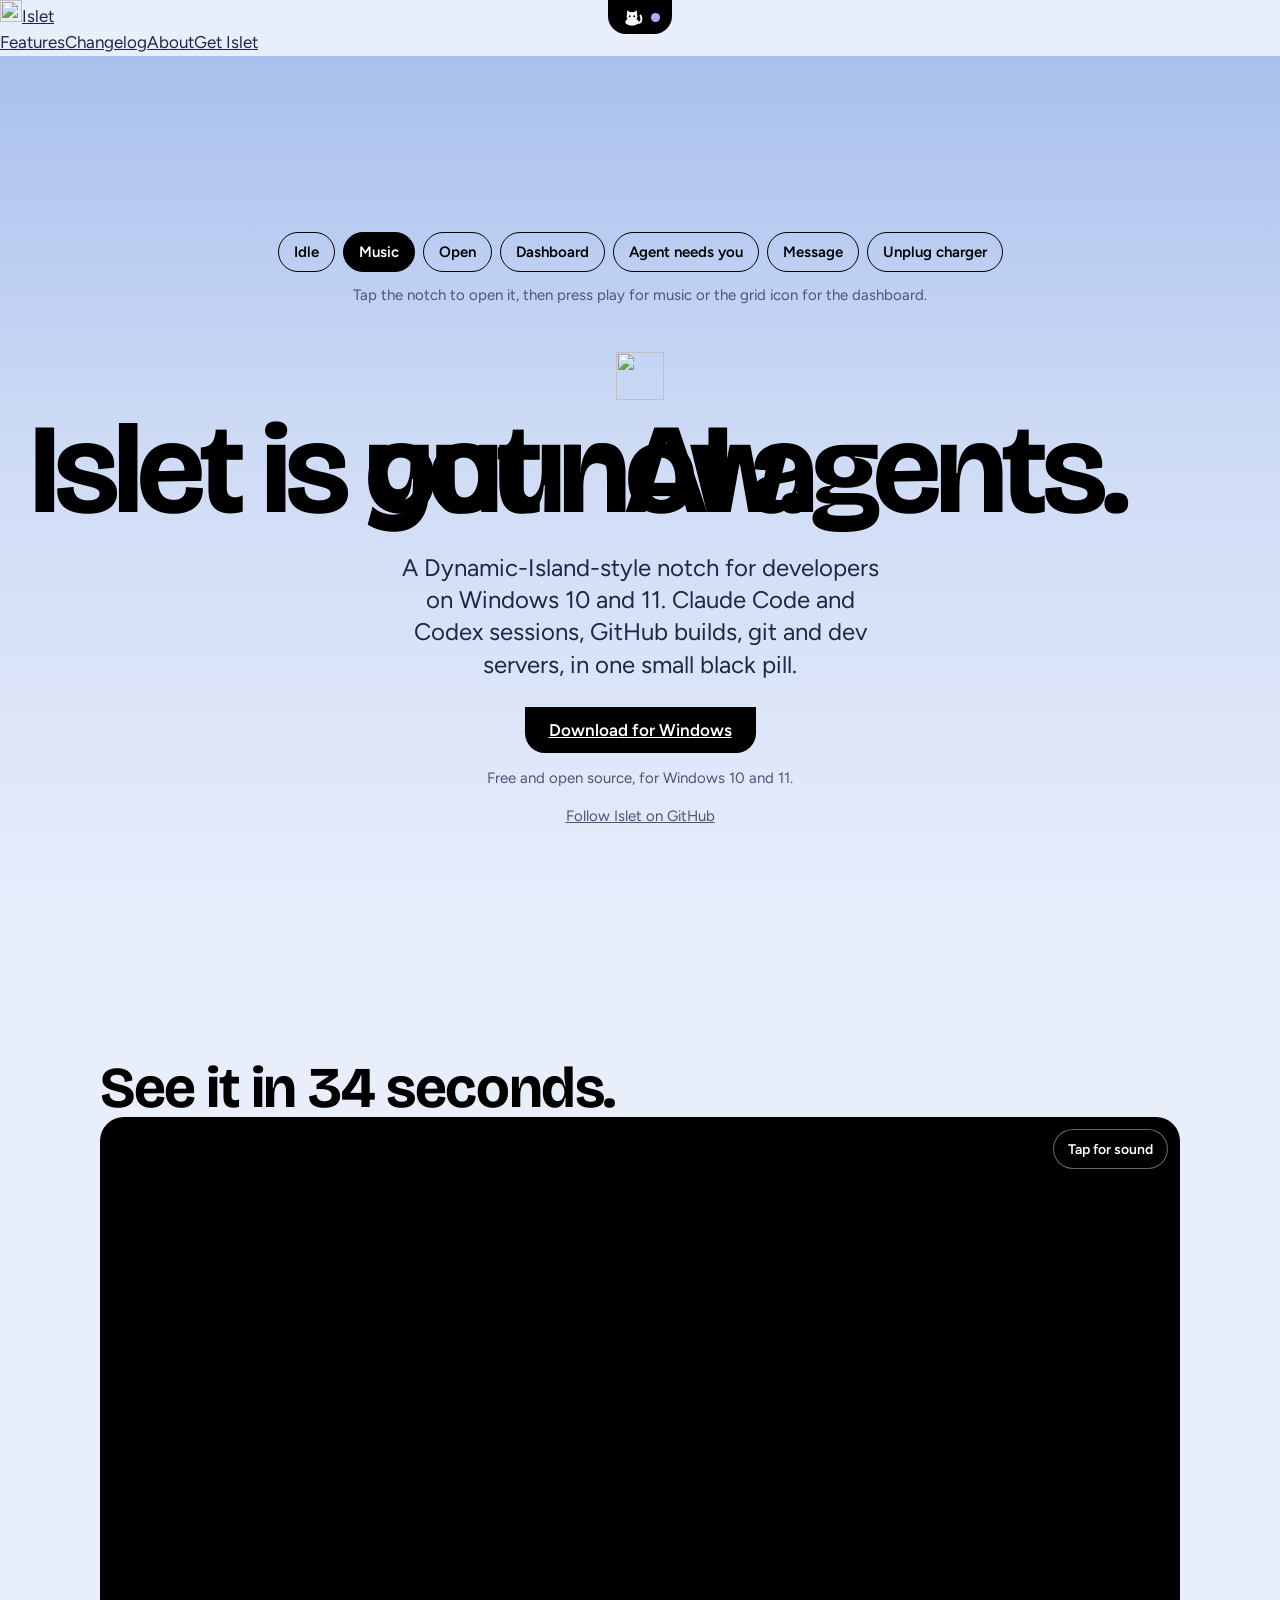
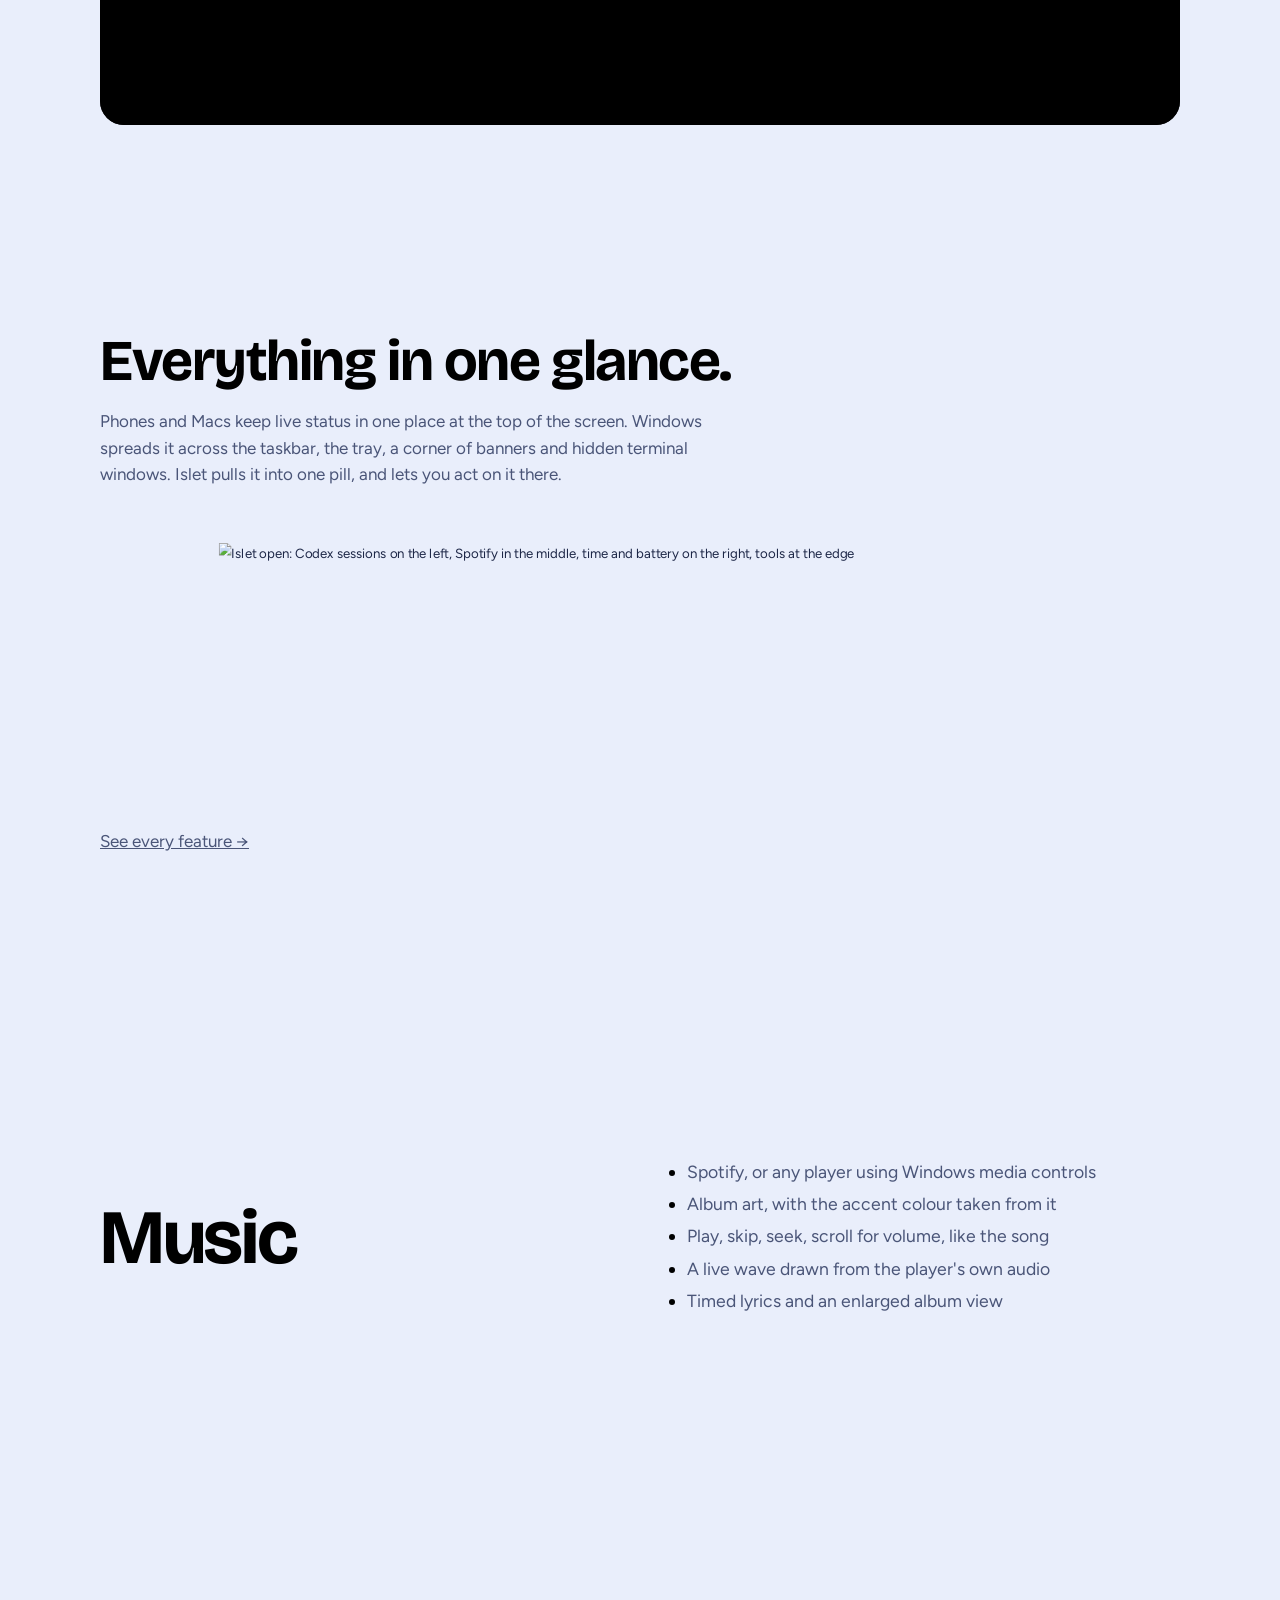
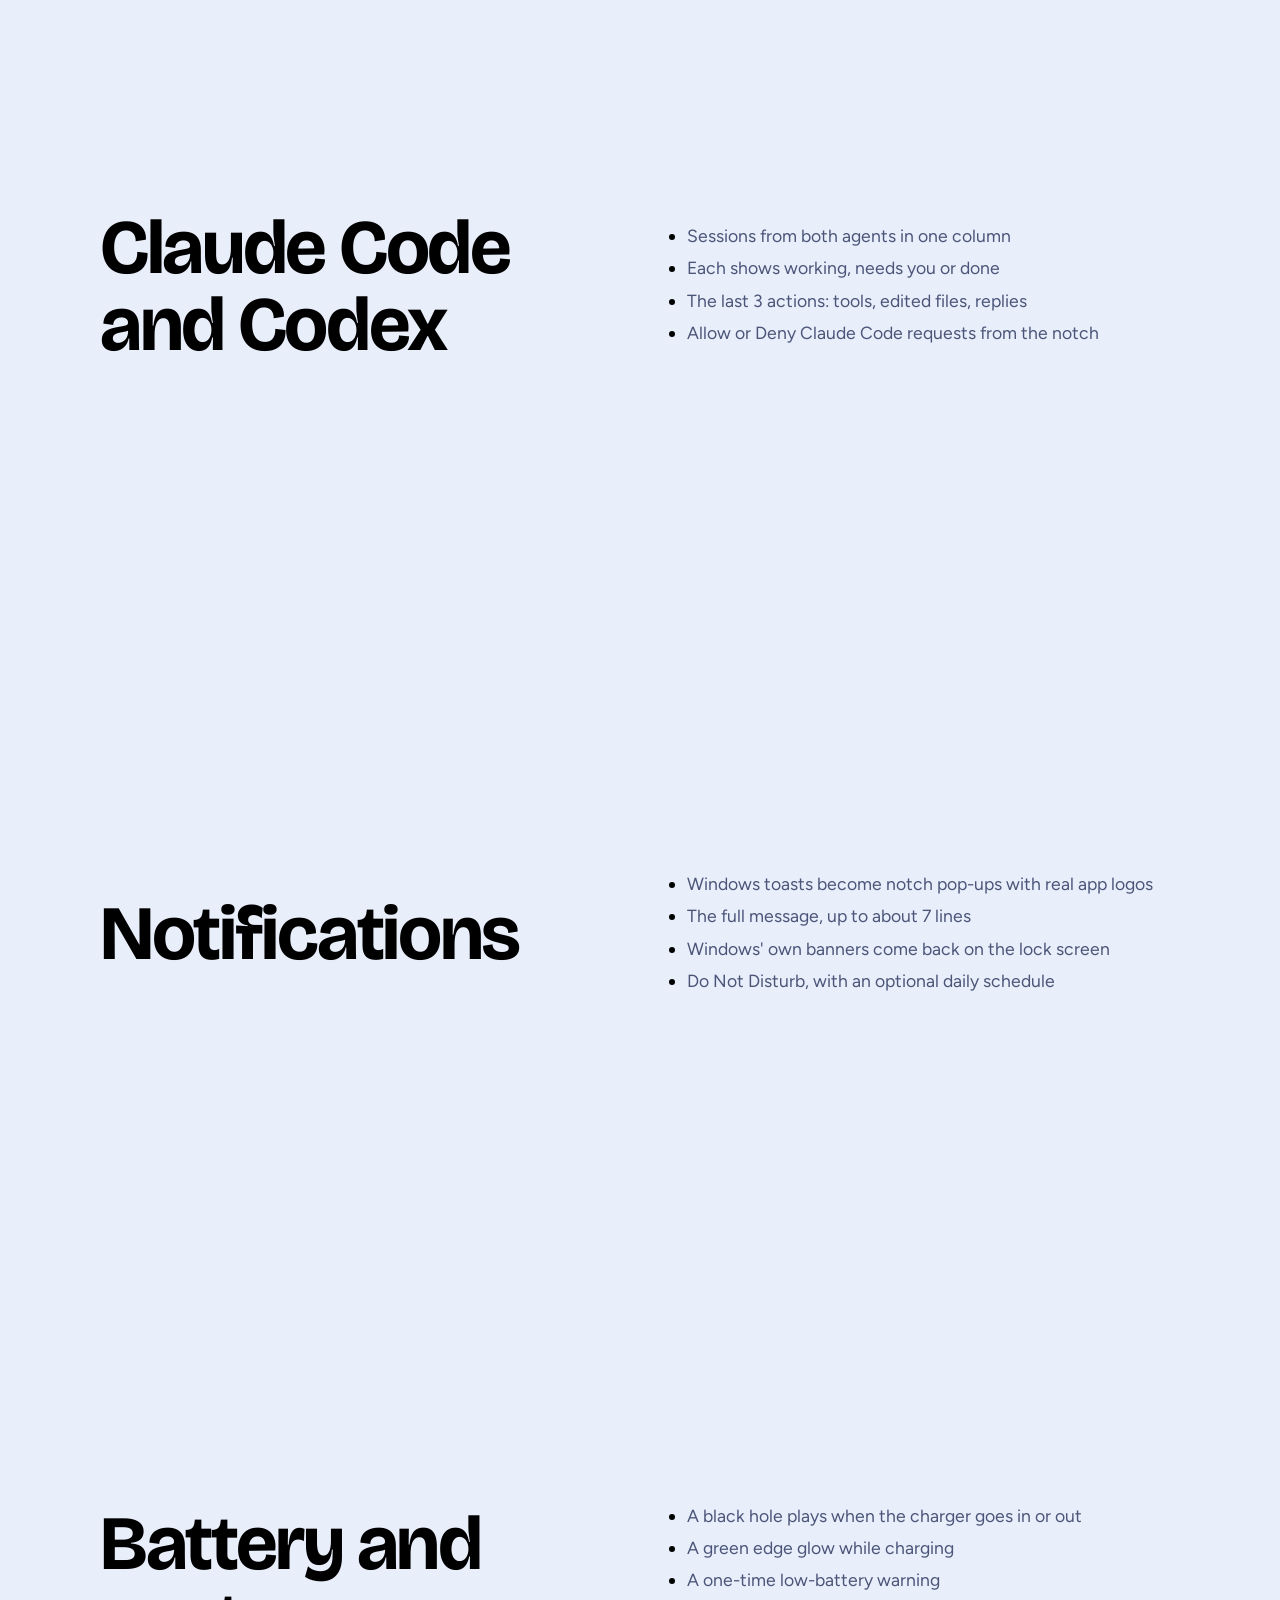
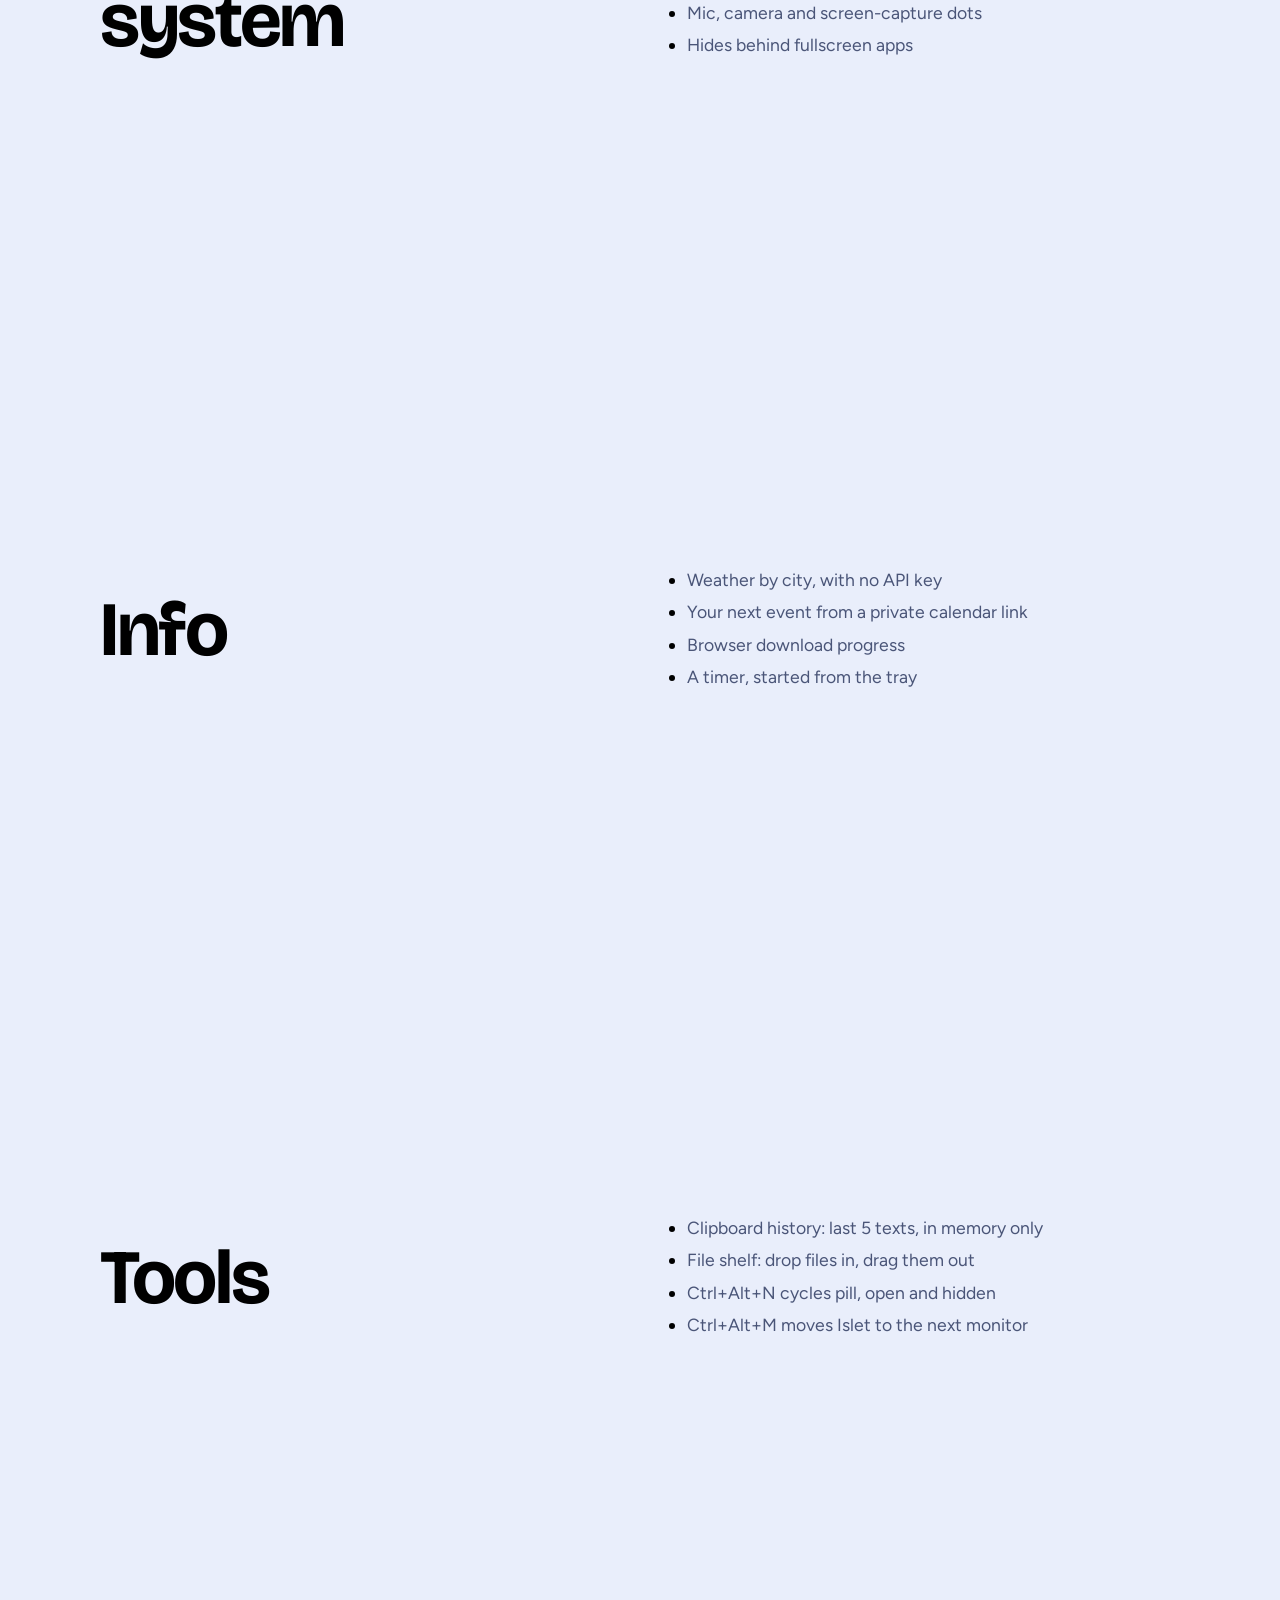
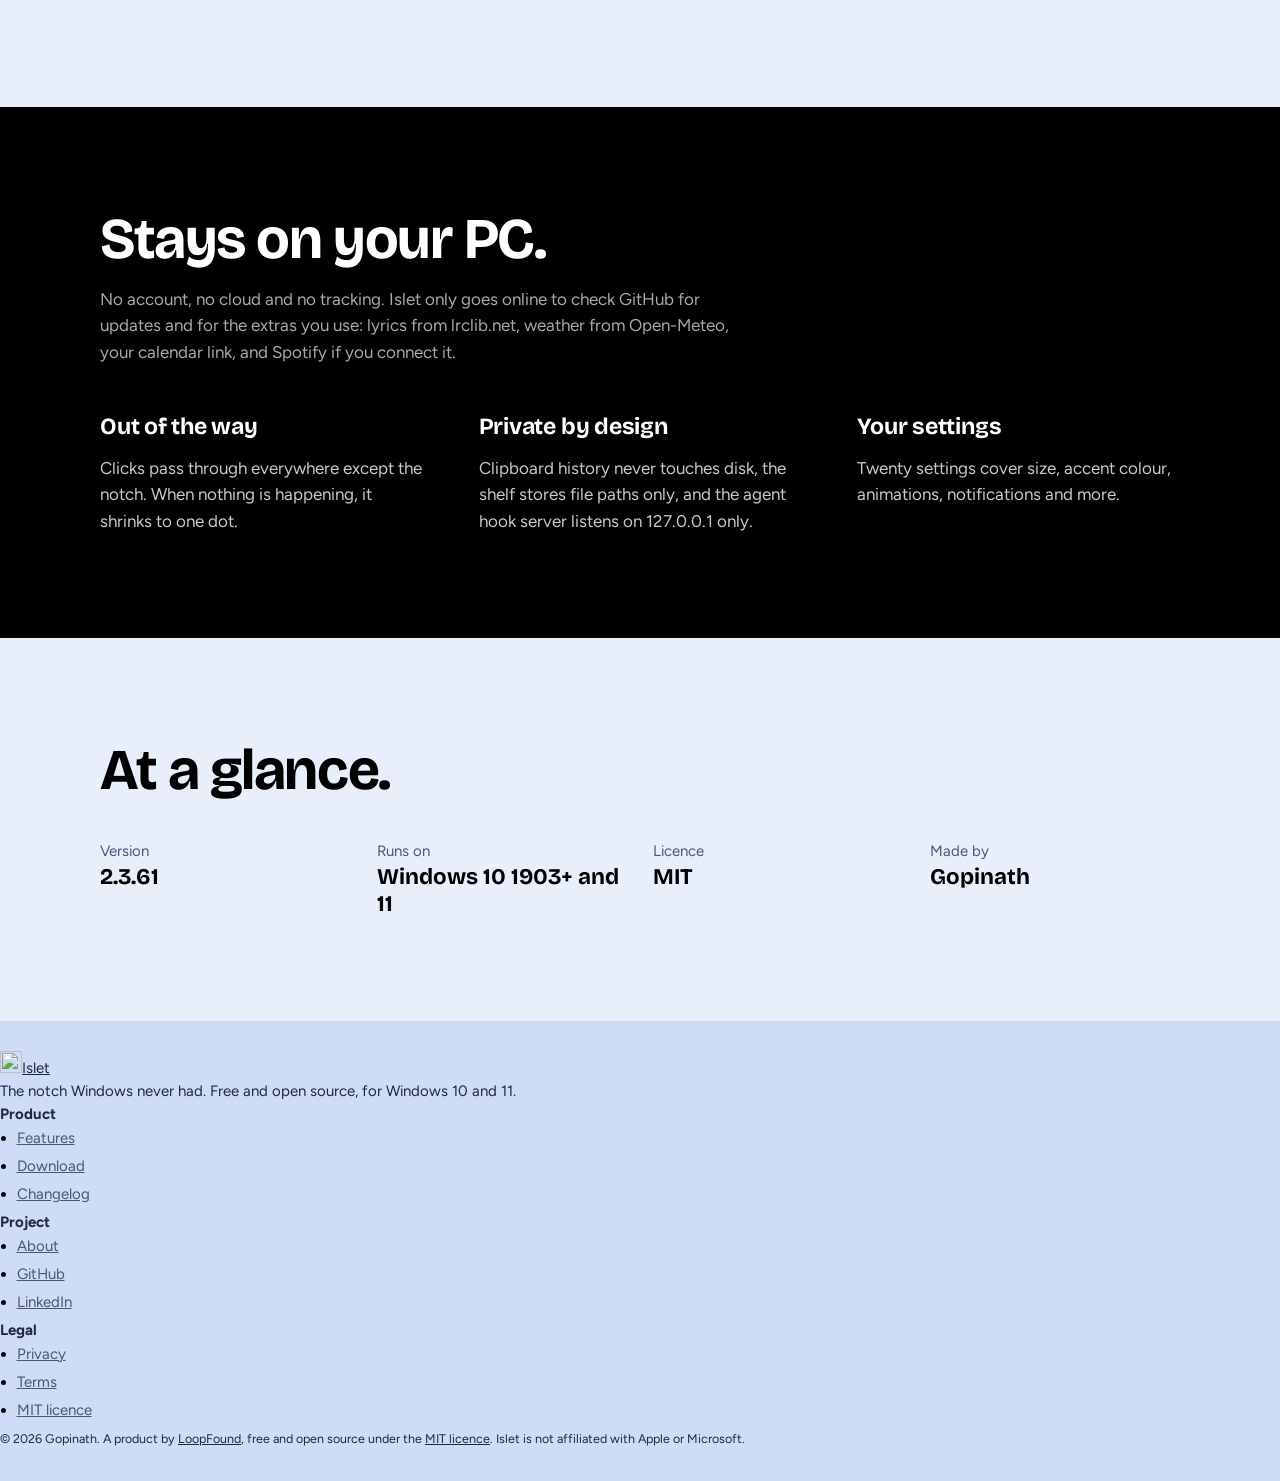
==== landing/index.html @ 5040a426 "feat(site): developer-focused hero titles The rotating hero words now name AI agents, CI builds, git" ====
<!doctype html>
<html lang="en">
<head>
<meta charset="utf-8">
<meta name="viewport" content="width=device-width, initial-scale=1">
<title>Islet: Dynamic Island for Windows 10 &amp; 11 (free, open source)</title>
<link rel="icon" type="image/png" sizes="32x32" href="favicon-32.png">
<link rel="apple-touch-icon" href="apple-touch-icon.png">
<meta name="description" content="Islet is a free, open-source Dynamic-Island-style notch for Windows 10 and 11. Music, Claude Code and Codex, notifications and battery in one black pill.">
<link rel="canonical" href="https://islet.loopfound.in/">
<meta property="og:type" content="website">
<meta property="og:site_name" content="Islet">
<meta property="og:title" content="Islet: the notch Windows never had">
<meta property="og:description" content="Islet is a free, open-source Dynamic-Island-style notch for Windows 10 and 11. Music, Claude Code and Codex, notifications and battery in one black pill.">
<meta property="og:url" content="https://islet.loopfound.in/">
<meta property="og:image" content="https://islet.loopfound.in/open.png">
<meta name="twitter:card" content="summary_large_image">
<meta name="twitter:title" content="Islet: the notch Windows never had">
<meta name="twitter:description" content="Islet is a free, open-source Dynamic-Island-style notch for Windows 10 and 11. Music, Claude Code and Codex, notifications and battery in one black pill.">
<meta name="twitter:image" content="https://islet.loopfound.in/open.png">
<script type="application/ld+json">{"@context":"https://schema.org","@type":"SoftwareApplication","name":"Islet","alternateName":"Islet for Windows","description":"A free, open-source Dynamic-Island-style notch for Windows 10 and 11: music, Claude Code and Codex, notifications, battery, search and a dock of small tools.","applicationCategory":"UtilitiesApplication","operatingSystem":"Windows 10, Windows 11","url":"https://islet.loopfound.in/","image":"https://islet.loopfound.in/open.png","downloadUrl":"https://islet.loopfound.in/download","codeRepository":"https://github.com/goprocker/Islet","license":"https://opensource.org/licenses/MIT","offers":{"@type":"Offer","price":"0","priceCurrency":"USD"}}</script>
<link rel="preconnect" href="https://fonts.googleapis.com">
<link rel="preconnect" href="https://fonts.gstatic.com" crossorigin>
<link href="https://fonts.googleapis.com/css2?family=Bricolage+Grotesque:opsz,wght@12..96,500;12..96,700&family=Figtree:wght@400;600&display=swap" rel="stylesheet">
<style>
:root{--sea:#cfdcf5;--mist:#e9eefb;--ink:#000;--deep:#1d2747;--soft:#4a5578;--gold:#e2b13c;--violet:#b9a7ff;--green:#34c759;--amber:#ff9f0a}
*{box-sizing:border-box;margin:0}
html{-webkit-text-size-adjust:100%}
body{background:var(--mist);color:var(--deep);font:400 17px/1.55 Figtree,system-ui,sans-serif}
a{color:inherit}
:focus-visible{outline:3px solid #3d55c7;outline-offset:3px}
h1,h2,h3{font-family:"Bricolage Grotesque",system-ui,sans-serif;font-weight:700;color:var(--ink)}
.wrap{width:min(1080px,100% - 32px);margin-inline:auto}

.hero{background:linear-gradient(#a9c0ee,var(--sea) 45%,var(--mist));min-height:100svh;display:flex;flex-direction:column;align-items:center;text-align:center;padding:0 16px 56px}
.stage{height:176px;width:100%;display:flex;justify-content:center;align-items:flex-start;flex:none}

/* the notch */
#notch{position:relative;width:176px;height:34px;background:#000;color:#fff;border-radius:0 0 18px 18px;overflow:hidden;transition:width .42s cubic-bezier(.3,1.3,.5,1),height .42s cubic-bezier(.3,1.3,.5,1),border-radius .42s;text-align:left;font-size:13px;line-height:1.35;max-width:100%}
#notch[data-view=quiet]{width:64px}
#notch[data-view=open],#notch[data-view=needs]{width:640px;height:150px;border-radius:0 0 28px 28px}
#notch[data-view=message]{width:400px;height:92px;border-radius:0 0 26px 26px}
#notch[data-view=dash]{width:640px;height:184px;border-radius:0 0 28px 28px}
#notch.bh{width:340px;height:84px;border-radius:0 0 30px 30px}
.view{position:absolute;inset:0;opacity:0;pointer-events:none;transition:opacity .2s}
#notch[data-view=quiet]:not(.bh) .v-quiet,#notch[data-view=playing]:not(.bh) .v-playing,#notch[data-view=open]:not(.bh) .v-open,#notch[data-view=needs]:not(.bh) .v-open,#notch[data-view=message]:not(.bh) .v-message{opacity:1;pointer-events:auto;transition-delay:.14s}
#notch[data-view=dash]:not(.bh) .v-dash{opacity:1;pointer-events:auto;transition-delay:.14s}
.dot{display:inline-block;width:9px;height:9px;border-radius:50%;background:var(--violet);flex:none}
.v-quiet{display:flex;align-items:center;justify-content:center;gap:8px}
.v-playing{display:flex;align-items:center;gap:10px;padding:0 14px 0 8px}
.art{background:linear-gradient(135deg,#f4d67a,var(--gold) 55%,#8f6414);border-radius:6px;flex:none}
.v-playing .art{width:22px;height:22px}
.wave:not(.bhv){display:flex;align-items:center;gap:3px;height:16px;margin-left:auto}
.wave i{width:3px;height:100%;background:var(--gold);border-radius:2px;animation:wv 1s ease-in-out infinite alternate}
.wave i:nth-child(2){animation-delay:-.7s}.wave i:nth-child(3){animation-delay:-.35s}.wave i:nth-child(4){animation-delay:-.9s}.wave i:nth-child(5){animation-delay:-.5s}
@keyframes wv{from{transform:scaleY(.3)}to{transform:scaleY(1)}}

.v-open{display:grid;grid-template-columns:150px 1fr 96px;padding:12px 16px 14px;gap:14px}
.v-open>div+div{border-left:1px solid #2b2b2b;padding-left:14px}
.dim{color:#9a9a9a}
.chips{display:flex;gap:5px;margin-bottom:5px;align-items:center}
.chip{background:none;border:0;color:#9a9a9a;font:11px Figtree,sans-serif;cursor:pointer;border-radius:10px;padding:1px 8px}
.chip.on{background:#262626;color:#fff}
.agent b{font-weight:600;display:block}
#notch[data-view=open] .ask{display:none}
#notch[data-view=needs] .worklog{display:none}
#notch[data-view=needs] .status{color:var(--amber)}
.ask .row{display:flex;gap:6px;margin-top:6px}
.ask button{font:600 12px Figtree,sans-serif;border:0;border-radius:9px;padding:3px 11px;background:#fff;color:#000;cursor:pointer}
.ask button+button{background:#333;color:#fff}
.track{display:flex;gap:10px;align-items:center}
.track .art{width:40px;height:40px}
.track .wave{height:14px}
.times{display:flex;align-items:center;gap:8px;font-size:11px;margin:8px 0 4px}
.bar{flex:1;padding:7px 0;cursor:pointer;background:linear-gradient(#333,#333) center/100% 3px no-repeat}
.bar i{display:block;height:3px;width:0;background:var(--gold)}
.ctl{display:flex;justify-content:center;gap:12px}
.icon{background:none;border:0;color:#fff;font:15px/1 system-ui,sans-serif;cursor:pointer;min-width:28px;height:28px;border-radius:8px}
.icon:hover{background:#262626}
#like{margin-left:auto;flex:none}
#like[aria-pressed=true]{color:var(--gold)}
.meta{min-width:0;white-space:nowrap;overflow:hidden;text-overflow:ellipsis}
#notch .track .wave{margin-left:0}
#notch.paused .wave i{animation-play-state:paused}
#notch :focus-visible{outline-color:#fff;outline-offset:1px}
#notch[data-view=quiet],#notch[data-view=playing],#notch[data-view=message]{cursor:pointer}
.hint{flex-basis:100%;font-size:15px;color:var(--soft);margin-top:4px}
.clock{font-weight:600;font-size:18px;line-height:1.1}
.v-message{display:flex;gap:12px;padding:14px 18px;align-items:flex-start}
/* the pet: the same cat as the app */
.pet{display:block;width:22px;height:18px;flex:none;color:#fafafa}
.pet svg{width:100%;height:100%;overflow:visible}
.pet .fur{fill:currentColor}
.pet .eyes{fill:#111;transform-origin:12px 9.2px;animation:blink 5s infinite}
.pet .nose{fill:#ff9fb2}
.pet .tail{fill:none;stroke:currentColor;stroke-width:2.2;stroke-linecap:round;transform-origin:18.5px 16.5px;animation:tail 2.4s ease-in-out infinite}
.pet.dance{animation:bop .5s ease-in-out infinite alternate}
.pet.dance .tail{animation-duration:.5s}
#notch.paused .pet{animation-play-state:paused}
@keyframes tail{50%{transform:rotate(18deg)}}
@keyframes blink{0%,94%,100%{transform:scaleY(1)}97%{transform:scaleY(.1)}}
@keyframes bop{to{transform:translateY(-2px)}}
.side{display:flex;align-items:center;gap:8px;margin-top:10px}
/* the dashboard: greeting, quick settings, sliders and the dock */
.v-dash{display:flex;flex-direction:column;gap:7px;padding:10px 18px}
.v-dash header{display:flex;align-items:baseline;gap:10px}
.v-dash header b{font-size:15px}
.v-dash header .icon{margin-left:auto;align-self:center}
.qt{display:grid;grid-template-columns:repeat(4,1fr);gap:7px}
.qt button{font:600 12px Figtree,sans-serif;background:#1c1c1e;color:#bdbdbd;border:0;border-radius:11px;padding:6px;cursor:pointer}
.qt button[aria-pressed=true]{background:#e9eefb;color:#000}
.sl{display:flex;align-items:center;gap:10px;font-size:12px;color:#9a9a9a}
.sl span{width:68px;flex:none}
.sl input{flex:1;min-width:0;accent-color:var(--gold)}
.dock{display:flex;gap:4px;margin-top:auto;border-top:1px solid #2b2b2b;padding-top:7px;overflow-x:auto;scrollbar-width:none}
.dock button{flex:none;min-width:34px;height:30px;border:0;border-radius:9px;background:none;font-size:15px;cursor:pointer;opacity:.6}
.dock button.on{background:#262626;opacity:1}
.dock button:hover{opacity:1}
.logo{width:30px;height:30px;border-radius:8px;background:#25d366;display:grid;place-items:center;font-weight:600;flex:none}

.bhv{position:absolute;inset:0;z-index:12;pointer-events:none;display:flex;align-items:center;justify-content:space-between;padding:0 22px 0 14px;opacity:0;transition:opacity .3s ease}
#notch.bh .bhv{opacity:1;transition-duration:.15s}
#bhCanvas{width:112px;height:84px;flex:none}
.bhmeta{display:flex;flex-direction:column;align-items:flex-end;gap:3px;text-align:right}
.bhmeta b{font:600 28px/1 "Segoe UI Variable Display","Segoe UI",system-ui,sans-serif;color:#f5f5f7;letter-spacing:-.01em;font-variant-numeric:tabular-nums}
.bhmeta small{font-size:9.5px;font-weight:600;letter-spacing:.22em;color:#9ca3af}
.bhmeta>*{opacity:0;transform:translateY(3px);transition:opacity .4s ease,transform .4s ease}
.bhv.show-pct b,.bhv.show-label small{opacity:1;transform:none}
.bhv.off small{color:#ff453a}
.bhwave{position:absolute;top:0;bottom:0;left:70px;width:90px;opacity:0;background:radial-gradient(40px 34px at 50% 50%,#ff8c3240,transparent 70%)}
.bhv.wave .bhwave{animation:bhwave .6s cubic-bezier(.4,0,.2,1) both}
@keyframes bhwave{0%{opacity:0;transform:translateX(0)}30%{opacity:1}100%{opacity:0;transform:translateX(160px)}}
@media (prefers-reduced-motion:reduce){.bhv.wave .bhwave{animation:none}.bhmeta>*{transform:none}}

.tryit{display:flex;flex-wrap:wrap;gap:8px;justify-content:center;margin-bottom:clamp(24px,5vh,64px)}
.tryit button{font:600 15px Figtree,sans-serif;background:transparent;color:var(--ink);border:1.5px solid var(--ink);border-radius:999px;padding:7px 15px;min-height:40px;cursor:pointer}
.tryit button[aria-pressed=true]{background:var(--ink);color:#fff}

h1{font-size:clamp(3.2rem,min(10vw,15vh),9.5rem);line-height:.92;letter-spacing:-.04em}
.lede{font-size:clamp(1.15rem,2.2vw,1.5rem);line-height:1.35;max-width:32ch;margin:22px auto 26px;color:var(--deep)}
.cta{display:inline-block;background:#000;color:#fff;font:600 17px Figtree,sans-serif;border:0;cursor:pointer;padding:13px 24px;border-radius:0 0 20px 20px}
.cta:hover{background:#1d2747}
.cta:disabled{cursor:default;background:#1d2747}
a.note{display:block}
.note{font-size:15px;color:var(--soft);margin-top:14px}

section{padding:clamp(56px,9vw,104px) 0}
.film video{display:block;width:100%;aspect-ratio:16/9;background:#000;border-radius:clamp(12px,2vw,24px)}
.filmbox{position:relative}
#filmSound{position:absolute;top:12px;right:12px;font:600 14px Figtree,sans-serif;color:#fff;background:#000c;border:1px solid #fff6;border-radius:999px;padding:8px 14px;min-height:40px;cursor:pointer}
#filmSound[hidden]{display:none}
h2{font-size:clamp(2rem,5vw,3.6rem);line-height:1;letter-spacing:-.025em;max-width:18ch}
.intro{max-width:58ch;margin-top:18px;color:var(--soft)}
.shot{display:block;width:100%;height:auto;margin-top:clamp(32px,5vw,56px)}
.features{display:grid;grid-template-columns:repeat(auto-fit,minmax(290px,1fr));gap:44px 56px;margin-top:clamp(36px,5vw,60px)}
h3{font-size:1.45rem;letter-spacing:-.01em;margin-bottom:10px}
ul{padding-left:1.1em;color:var(--soft)}li{margin-bottom:5px}li::marker{color:var(--ink)}

.dark{background:#000;color:#c9c9c9}
.dark h2{color:#fff}.dark .intro{color:#a9a9a9}
.dark .grid{display:grid;grid-template-columns:repeat(auto-fit,minmax(240px,1fr));gap:32px 56px;margin-top:44px}
.dark h3{color:#fff}
.facts{display:grid;grid-template-columns:repeat(auto-fit,minmax(150px,1fr));gap:26px;margin-top:40px}
.facts dt{color:var(--soft);font-size:15px}.facts dd{margin:0;font:700 1.4rem "Bricolage Grotesque",sans-serif;color:var(--ink)}
footer{background:var(--sea);padding:30px 0;font-size:15px}
@media (max-width:680px){
  .v-open{grid-template-columns:1fr 1.3fr;padding:12px;gap:10px}
  .v-open>div:nth-child(3){display:none}
  #notch[data-view=open],#notch[data-view=needs]{height:160px}
  .sl span{width:56px}
  /* the longest headline phrase has to fit the screen */
  h1{font-size:12vw}
}
@media (max-width:380px){
  .v-open{grid-template-columns:76px minmax(0,1fr);padding:10px;gap:8px}
  #notch .track .wave{display:none}
}
/* headline: phrases share one grid cell, so the line never changes width */
.rotor{display:inline-grid;overflow:clip;padding-bottom:.14em;margin-bottom:-.14em;vertical-align:baseline;text-align:left}
.rotor>span{grid-area:1/1;white-space:nowrap;opacity:0;transform:translateY(100%);transition:transform .55s cubic-bezier(.2,.8,.2,1),opacity .3s}
.rotor>span.on{opacity:1;transform:none}
.rotor>span.out{opacity:0;transform:translateY(-100%)}
/* the notch stays on screen and reacts to the section being read */
#notch{position:fixed;top:0;left:50%;translate:-50% 0;z-index:60;max-width:calc(100vw - 16px)}
.features{display:block}
.features>div{min-height:72vh;display:grid;grid-template-columns:1fr 1fr;gap:24px 56px;align-items:center}
.features h3{font-size:clamp(2.4rem,6vw,5rem);line-height:1;letter-spacing:-.03em;margin:0}
.features ul{font-size:1.1rem}
.shot{transform-origin:top center}
.anim .features h3{opacity:0;transform:translateX(-48px) scale(.94);transition:opacity .6s,transform .7s cubic-bezier(.2,.8,.2,1)}
.anim .features li,.anim .rise{opacity:0;transform:translateY(28px);transition:opacity .5s,transform .6s cubic-bezier(.2,.8,.2,1)}
.anim .features li:nth-child(2),.anim .rise:nth-child(2){transition-delay:.08s}
.anim .features li:nth-child(3),.anim .rise:nth-child(3){transition-delay:.16s}
.anim .features li:nth-child(4),.anim .rise:nth-child(4){transition-delay:.24s}
.anim .features li:nth-child(5){transition-delay:.32s}
.anim .features .in h3,.anim .features .in li,.anim .rise.in{opacity:1;transform:none}
@media (max-width:680px){.features>div{grid-template-columns:1fr;align-content:center;min-height:64vh}}
@media (prefers-reduced-motion:reduce){*{transition:none!important;animation:none!important}}
</style>
<link rel="stylesheet" href="chrome.css">
</head>
<body>
<!-- site:top -->
<header class="top over"><div class="sbar">
  <a class="brand" href="./" aria-label="Islet"><img src="favicon-32.png" alt="" width="22" height="22">Islet</a>
  <nav aria-label="Site"><a href="features.html">Features</a><a href="changelog.html">Changelog</a><a href="about.html">About</a><a class="get" href="/Islet-Setup-2.3.61.exe">Get Islet</a></nav>
</div></header>
<!-- /site:top -->

<header class="hero">
  <div class="stage">
    <div id="notch" data-view="quiet">
      <div class="view v-quiet"><span class="pet" aria-hidden="true"><svg viewBox="0 0 24 20"><path class="tail" d="M18.5 16.5c4 0 5-4 3-8"/><ellipse class="fur" cx="12" cy="15.5" rx="7.5" ry="4.2"/><g class="head"><path class="fur" d="M6.2 8.6 6.8 2.4 11 5.6z"/><path class="fur" d="M17.8 8.6 17.2 2.4 13 5.6z"/><ellipse class="fur" cx="12" cy="9.4" rx="6" ry="5"/><g class="eyes"><circle cx="9.5" cy="9.2" r="1.15"/><circle cx="14.5" cy="9.2" r="1.15"/></g><path class="nose" d="M11.2 10.9h1.6l-.8.9z"/></g></svg></span><span class="dot"></span></div>
      <div class="view v-playing"><span class="art"></span><span class="pet dance" aria-hidden="true"><svg viewBox="0 0 24 20"><path class="tail" d="M18.5 16.5c4 0 5-4 3-8"/><ellipse class="fur" cx="12" cy="15.5" rx="7.5" ry="4.2"/><g class="head"><path class="fur" d="M6.2 8.6 6.8 2.4 11 5.6z"/><path class="fur" d="M17.8 8.6 17.2 2.4 13 5.6z"/><ellipse class="fur" cx="12" cy="9.4" rx="6" ry="5"/><g class="eyes"><circle cx="9.5" cy="9.2" r="1.15"/><circle cx="14.5" cy="9.2" r="1.15"/></g><path class="nose" d="M11.2 10.9h1.6l-.8.9z"/></g></svg></span><span class="dot"></span><span class="wave"><i></i><i></i><i></i><i></i><i></i></span></div>
      <div class="view v-open">
        <div class="agent">
          <div class="chips"><button type="button" class="chip on" data-project="islet">islet</button><button type="button" class="chip" data-project="api">api</button></div>
          <span class="dim status" id="agentStatus">Claude, working</span>
          <div class="worklog"><b id="logA">Edited notch.css</b><span class="dim" id="logB">Ran npm test</span></div>
          <div class="ask"><b>Run npm test?</b><div class="row"><button type="button" data-answer="Allowed">Allow</button><button type="button" data-answer="Denied">Deny</button></div></div>
        </div>
        <div>
          <div class="track"><span class="art"></span><div class="meta"><b id="title"></b><br><span class="dim" id="artist"></span></div><button type="button" class="icon" id="like" aria-label="Like this song" aria-pressed="false">♡</button><span class="wave"><i></i><i></i><i></i><i></i><i></i></span></div>
          <div class="times"><span class="dim" id="pos"></span><div class="bar" id="bar" role="slider" tabindex="0" aria-label="Seek"><i></i></div><span class="dim" id="len"></span></div>
          <div class="ctl"><button type="button" class="icon" id="prev" aria-label="Previous song">⏮</button><button type="button" class="icon" id="toggle" aria-label="Pause">⏸</button><button type="button" class="icon" id="next" aria-label="Next song">⏭</button></div>
        </div>
        <div><div class="clock" id="clock"></div><span class="dim" id="date"></span><br><br><span class="dim">27%, on battery</span><div class="side"><span class="pet dance" aria-hidden="true"><svg viewBox="0 0 24 20"><path class="tail" d="M18.5 16.5c4 0 5-4 3-8"/><ellipse class="fur" cx="12" cy="15.5" rx="7.5" ry="4.2"/><g class="head"><path class="fur" d="M6.2 8.6 6.8 2.4 11 5.6z"/><path class="fur" d="M17.8 8.6 17.2 2.4 13 5.6z"/><ellipse class="fur" cx="12" cy="9.4" rx="6" ry="5"/><g class="eyes"><circle cx="9.5" cy="9.2" r="1.15"/><circle cx="14.5" cy="9.2" r="1.15"/></g><path class="nose" d="M11.2 10.9h1.6l-.8.9z"/></g></svg></span><button type="button" class="icon" id="dashBtn" aria-label="Open the dashboard"><svg width="16" height="16" viewBox="0 0 24 24" fill="none" stroke="currentColor" stroke-width="2" stroke-linecap="round" stroke-linejoin="round" aria-hidden="true"><rect width="7" height="7" x="3" y="3" rx="1"/><rect width="7" height="7" x="14" y="3" rx="1"/><rect width="7" height="7" x="14" y="14" rx="1"/><rect width="7" height="7" x="3" y="14" rx="1"/></svg></button></div></div>
      </div>
      <div class="view v-dash">
        <header><b id="dashHello">Good evening</b><span class="dim" id="dashSub">Quick settings</span><button type="button" class="icon" id="dashBack" aria-label="Close the dashboard">✕</button></header>
        <div class="qt"><button type="button" aria-pressed="true">Wi-Fi</button><button type="button" aria-pressed="true">Bluetooth</button><button type="button" aria-pressed="false">Airplane</button><button type="button" aria-pressed="false">Saver</button></div>
        <label class="sl"><span>Brightness</span><input type="range" min="0" max="100" value="70" aria-label="Brightness"></label>
        <label class="sl"><span>Volume</span><input type="range" id="dashVol" min="0" max="100" value="60" aria-label="Volume"></label>
        <nav class="dock" aria-label="Tools"><button type="button" class="on" data-tool="Home" aria-label="Home" title="Home">🏠</button><button type="button" data-tool="Phone drop" aria-label="Phone drop" title="Phone drop">📱</button><button type="button" data-tool="Links" aria-label="Links" title="Links">🔗</button><button type="button" data-tool="World clock" aria-label="World clock" title="World clock">🕐</button><button type="button" data-tool="Clipboard" aria-label="Clipboard" title="Clipboard">📋</button><button type="button" data-tool="Notes" aria-label="Notes" title="Notes">📝</button><button type="button" data-tool="Timer" aria-label="Timer" title="Timer">⏱️</button><button type="button" data-tool="Shelf" aria-label="Shelf" title="Shelf">📁</button><button type="button" data-tool="Weather" aria-label="Weather" title="Weather">⛅</button><button type="button" data-tool="Units" aria-label="Units" title="Units">📐</button><button type="button" data-tool="System" aria-label="System" title="System">💻</button><button type="button" data-tool="AI coding" aria-label="AI coding" title="AI coding">🤖</button></nav>
      </div>
      <div class="view v-message"><span class="logo">W</span><div><span class="dim">WhatsApp</span><br><b>Arun</b><br>Lunch at 1? I can book the table if you're in.</div></div>
      <div class="bhv" aria-live="polite"><canvas id="bhCanvas"></canvas><div class="bhmeta"><b id="bhPct"></b><small id="bhLabel"></small></div><i class="bhwave" aria-hidden="true"></i></div>
    </div>
  </div>
  <div class="tryit" role="group" aria-label="Try the notch">
    <button type="button" data-view="quiet" aria-pressed="true">Idle</button>
    <button type="button" data-view="playing" aria-pressed="false">Music</button>
    <button type="button" data-view="open" aria-pressed="false">Open</button>
    <button type="button" data-view="dash" aria-pressed="false">Dashboard</button>
    <button type="button" data-view="needs" aria-pressed="false">Agent needs you</button>
    <button type="button" data-view="message" aria-pressed="false">Message</button>
    <button type="button" data-view="charge" aria-pressed="false">Plug in charger</button>
    <p class="hint">Tap the notch to open it, then press play for music or the grid icon for the dashboard.</p>
  </div>
  <img src="apple-touch-icon.png" alt="" width="48" height="48" style="margin-bottom:12px">
  <h1 aria-label="Islet is out now.">
    <span aria-hidden="true">Islet is <span class="rotor" id="rotor"><span class="on">out now.</span><span>your AI agents.</span><span>out now.</span><span>your CI builds.</span><span>out now.</span><span>your git status.</span><span>out now.</span><span>your dev servers.</span></span></span>
  </h1>
  <p class="lede">A Dynamic-Island-style notch for developers on Windows 10 and 11. Claude Code and Codex sessions, GitHub builds, git and dev servers, in one small black pill.</p>
  <a class="cta" href="/Islet-Setup-2.3.61.exe">Download for Windows</a>
  <p class="note">Free and open source, for Windows 10 and 11.</p>
  <p class="note" data-stats hidden></p>
  <a class="note" href="https://github.com/goprocker/Islet">Follow Islet on GitHub</a>
</header>

<main>
  <section class="film"><div class="wrap">
    <h2>See it in 34 seconds.</h2>
    <div class="filmbox"><video id="film" controls playsinline preload="metadata" poster="islet-film-poster.jpg" aria-label="Islet launch film">
      <source src="islet-film.mp4" type="video/mp4">
      <a href="islet-film.mp4">Download the launch film</a>
    </video><button type="button" id="filmSound" hidden>Tap for sound</button></div>
  </div></section>
  <section><div class="wrap">
    <h2>Everything in one glance.</h2>
    <p class="intro">Phones and Macs keep live status in one place at the top of the screen. Windows spreads it across the taskbar, the tray, a corner of banners and hidden terminal windows. Islet pulls it into one pill, and lets you act on it there.</p>
    <img class="shot" src="open.png" width="2016" height="498" alt="Islet open: Codex sessions on the left, Spotify in the middle, time and battery on the right, tools at the edge" loading="lazy">
    <p class="intro"><a href="features.html">See every feature →</a></p>
    <div class="features">
      <div><h3>Music</h3><ul><li>Spotify, or any player using Windows media controls</li><li>Album art, with the accent colour taken from it</li><li>Play, skip, seek, scroll for volume, like the song</li><li>A live wave drawn from the player's own audio</li><li>Timed lyrics and an enlarged album view</li></ul></div>
      <div><h3>Claude Code and Codex</h3><ul><li>Sessions from both agents in one column</li><li>Each shows working, needs you or done</li><li>The last 3 actions: tools, edited files, replies</li><li>Allow or Deny Claude Code requests from the notch</li></ul></div>
      <div><h3>Notifications</h3><ul><li>Windows toasts become notch pop-ups with real app logos</li><li>The full message, up to about 7 lines</li><li>Windows' own banners come back on the lock screen</li><li>Do Not Disturb, with an optional daily schedule</li></ul></div>
      <div><h3>Battery and system</h3><ul><li>A black hole plays when the charger goes in or out</li><li>A green edge glow while charging</li><li>A one-time low-battery warning</li><li>Mic, camera and screen-capture dots</li><li>Hides behind fullscreen apps</li></ul></div>
      <div><h3>Info</h3><ul><li>Weather by city, with no API key</li><li>Your next event from a private calendar link</li><li>Browser download progress</li><li>A timer, started from the tray</li></ul></div>
      <div><h3>Tools</h3><ul><li>Clipboard history: last 5 texts, in memory only</li><li>File shelf: drop files in, drag them out</li><li>Ctrl+Alt+N cycles pill, open and hidden</li><li>Ctrl+Alt+M moves Islet to the next monitor</li></ul></div>
    </div>
  </div></section>

  <section class="dark"><div class="wrap">
    <h2>Stays on your PC.</h2>
    <p class="intro">No account, no cloud and no tracking. Islet only goes online to check GitHub for updates and for the extras you use: lyrics from lrclib.net, weather from Open-Meteo, your calendar link, and Spotify if you connect it.</p>
    <div class="grid">
      <div><h3>Out of the way</h3><p>Clicks pass through everywhere except the notch. When nothing is happening, it shrinks to one dot.</p></div>
      <div><h3>Private by design</h3><p>Clipboard history never touches disk, the shelf stores file paths only, and the agent hook server listens on 127.0.0.1 only.</p></div>
      <div><h3>Your settings</h3><p>Twenty settings cover size, accent colour, animations, notifications and more.</p></div>
    </div>
  </div></section>

  <section><div class="wrap">
    <h2>At a glance.</h2>
    <dl class="facts">
      <div><dt>Version</dt><dd>2.3.61</dd></div>
      <div><dt>Runs on</dt><dd>Windows 10 1903+ and 11</dd></div>
      <div><dt>Licence</dt><dd>MIT</dd></div>
      <div><dt>Made by</dt><dd>Gopinath</dd></div>
    </dl>
  </div></section>
</main>



<script src="blackhole.js"></script>
<script src="stats.js"></script>
<script>
(() => {
  const notch = document.getElementById("notch");
  const buttons = [...document.querySelectorAll(".tryit button")];
  const status = document.getElementById("agentStatus");
  const reduced = matchMedia("(prefers-reduced-motion: reduce)").matches;
  let charged = false, chargeTimer = 0, touched = false;

  const now = new Date();
  document.getElementById("clock").textContent = now.toLocaleTimeString([], { hour: "numeric", minute: "2-digit" });
  document.getElementById("date").textContent = now.toLocaleDateString([], { weekday: "short", month: "short", day: "numeric" });

  function show(view) {
    clearTimeout(chargeTimer);
    buttons.forEach(b => b.setAttribute("aria-pressed", b.dataset.view === view));
    if (view === "charge") {
      charged = !charged;
      const btn = buttons.find(b => b.dataset.view === "charge");
      btn.textContent = charged ? "Unplug charger" : "Plug in charger";
      BlackHole.play(notch, charged ? "on" : "off", 0.27);
      chargeTimer = setTimeout(() => show("playing"), charged ? 2900 : 1900);
      return;
    }
    BlackHole.cancel(notch);
    notch.dataset.view = view;
    status.textContent = view === "needs" ? "Claude, needs you" : "Claude, working";
  }

  buttons.forEach(b => b.addEventListener("click", () => { touched = true; show(b.dataset.view); }));
  notch.querySelectorAll(".ask button").forEach(b => b.addEventListener("click", () => {
    touched = true;
    show("open");
    status.textContent = `${b.dataset.answer}. Claude, ${b.dataset.answer === "Allowed" ? "working" : "done"}`;
  }));

  // the notch itself: same gestures as the app, with sample data
  const $ = id => document.getElementById(id);
  const fmt = s => `${Math.floor(s / 60)}:${String(Math.floor(s % 60)).padStart(2, "0")}`;
  const tracks = [
    { title: "Islet Theme", artist: "From the launch film", len: 32, accent: "#e2b13c", art: "135deg,#f4d67a,#e2b13c 55%,#8f6414" }
  ];
  const audio = new Audio("demo-loop.mp3");
  audio.preload = "none";
  audio.loop = true;
  audio.volume = .6;
  const projects = {
    islet: ["Edited notch.css", "Ran npm test"],
    api: ["Edited routes.js", "Read schema.sql"]
  };
  const bar = $("bar"), fill = bar.firstElementChild, artist = $("artist");
  let track = 0, pos = 0, playing = true, volume = 60, volumeTimer = 0;

  const paint = () => {
    const t = tracks[track];
    fill.style.width = `${pos / t.len * 100}%`;
    $("pos").textContent = fmt(pos);
    bar.setAttribute("aria-valuenow", Math.round(pos));
    bar.setAttribute("aria-valuemax", t.len);
    bar.setAttribute("aria-valuetext", fmt(pos));
  };
  const load = i => {
    track = (i + tracks.length) % tracks.length;
    pos = 0;
    audio.currentTime = 0;
    const t = tracks[track];
    $("title").textContent = t.title;
    artist.textContent = t.artist;
    $("len").textContent = fmt(t.len);
    notch.style.setProperty("--gold", t.accent);
    notch.querySelectorAll(".art").forEach(a => a.style.background = `linear-gradient(${t.art})`);
    $("like").setAttribute("aria-pressed", "false");
    $("like").textContent = "♡";
    paint();
  };
  const setPlaying = on => {
    playing = on;
    if (on) audio.play().catch(() => setPlaying(false)); else audio.pause();
    notch.classList.toggle("paused", !on);
    $("toggle").textContent = on ? "⏸" : "▶";
    $("toggle").setAttribute("aria-label", on ? "Pause" : "Play");
  };
  load(0);
  paint();
  setPlaying(false);
  audio.addEventListener("timeupdate", () => { pos = audio.currentTime; paint(); });
  // if the song can't load, say so instead of leaving a dead play button
  audio.addEventListener("error", () => {
    setPlaying(false);
    artist.textContent = "Demo audio unavailable";
    $("toggle").disabled = true;
    $("toggle").setAttribute("aria-label", "Demo audio unavailable");
  });

  // the film plays when it scrolls into view, and the song steps aside for it. Browsers refuse
  // sound before the visitor's first tap or key, so it then starts muted and unmutes on that tap.
  const film = $("film"), filmSound = $("filmSound");
  const gestures = ["pointerup", "click", "keydown", "touchend"];
  let filmStopped = false, filmVisible = false;
  const unmute = () => {
    gestures.forEach(g => removeEventListener(g, unmute, true));
    filmSound.hidden = true;
    film.muted = false;
    if (filmVisible && !filmStopped) film.play().catch(() => {});
  };
  const playFilm = () => {
    film.muted = false;
    film.play().catch(() => {
      film.muted = true;
      filmSound.hidden = false;
      gestures.forEach(g => addEventListener(g, unmute, true));
      film.play().catch(() => {});
    });
  };
  film.addEventListener("play", () => { filmStopped = false; setPlaying(false); });
  // pausing it by hand, or letting it finish, keeps it stopped until the visitor presses play
  film.addEventListener("pause", () => { if (filmVisible) filmStopped = true; });
  new IntersectionObserver(([e]) => {
    filmVisible = e.isIntersecting;
    if (!filmVisible) film.pause();
    else if (!filmStopped && !reduced) playFilm();
  }, { threshold: .5 }).observe(film);

  $("prev").addEventListener("click", () => load(track - 1));
  $("next").addEventListener("click", () => load(track + 1));
  $("toggle").addEventListener("click", () => setPlaying(!playing));
  $("like").addEventListener("click", e => {
    const on = e.currentTarget.getAttribute("aria-pressed") !== "true";
    e.currentTarget.setAttribute("aria-pressed", on);
    e.currentTarget.textContent = on ? "♥" : "♡";
  });
  bar.addEventListener("click", e => {
    const r = bar.getBoundingClientRect();
    pos = Math.floor((e.clientX - r.left) / r.width * tracks[track].len);
    audio.currentTime = pos;
    paint();
  });
  bar.addEventListener("keydown", e => {
    const step = { ArrowLeft: -5, ArrowRight: 5 }[e.key];
    if (!step) return;
    e.preventDefault();
    pos = Math.min(tracks[track].len - 1, Math.max(0, pos + step));
    audio.currentTime = pos;
    paint();
  });
  bar.parentElement.parentElement.addEventListener("wheel", e => {
    if (!notch.dataset.view.match(/open|needs/)) return;
    e.preventDefault();
    volume = Math.min(100, Math.max(0, volume + (e.deltaY < 0 ? 5 : -5)));
    audio.volume = volume / 100;
    artist.textContent = `Volume ${volume}%`;
    clearTimeout(volumeTimer);
    volumeTimer = setTimeout(() => artist.textContent = tracks[track].artist, 1000);
  }, { passive: false });
  notch.querySelectorAll(".chip").forEach(c => c.addEventListener("click", () => {
    notch.querySelectorAll(".chip").forEach(x => x.classList.toggle("on", x === c));
    [$("logA").textContent, $("logB").textContent] = projects[c.dataset.project];
  }));

  // hover or tap opens; leaving, clicking elsewhere or Esc goes back
  let backTo = null;
  const openNotch = () => {
    const v = notch.dataset.view;
    if (notch.classList.contains("bh") || (v !== "quiet" && v !== "playing")) return;
    touched = true;
    backTo = v;
    show("open");
  };
  const closeNotch = () => { if (backTo) { show(backTo); backTo = null; } };
  notch.addEventListener("pointerenter", e => { if (e.pointerType === "mouse") openNotch(); });
  notch.addEventListener("pointerleave", e => { if (e.pointerType === "mouse") closeNotch(); });
  notch.addEventListener("click", () => {
    if (notch.dataset.view === "message") { touched = true; show("playing"); } else openNotch();
  });
  document.addEventListener("click", e => { if (!notch.contains(e.target)) closeNotch(); });
  document.addEventListener("keydown", e => { if (e.key === "Escape") closeNotch(); });
  buttons.forEach(b => b.addEventListener("click", () => { backTo = null; }, true));

  // the dashboard: sample tiles, a working volume slider, and the dock names the tool you pick
  const hour = now.getHours();
  $("dashHello").textContent = hour < 12 ? "Good morning" : hour < 18 ? "Good afternoon" : "Good evening";
  $("dashBtn").addEventListener("click", e => { e.stopPropagation(); touched = true; show("dash"); });
  $("dashBack").addEventListener("click", e => { e.stopPropagation(); show("open"); });
  notch.querySelectorAll(".qt button").forEach(b => b.addEventListener("click", () => b.setAttribute("aria-pressed", b.getAttribute("aria-pressed") !== "true")));
  notch.querySelectorAll(".dock button").forEach(b => b.addEventListener("click", () => {
    notch.querySelectorAll(".dock button").forEach(x => x.classList.toggle("on", x === b));
    $("dashSub").textContent = b.dataset.tool === "Home" ? "Quick settings" : b.dataset.tool;
  }));
  $("dashVol").addEventListener("input", e => { volume = Number(e.target.value); audio.volume = volume / 100; });

  // scroll: each feature wakes the notch, the hero shrinks away, the screenshot grows into place
  if (!reduced) {
    document.documentElement.classList.add("anim");
    const blocks = [...document.querySelectorAll(".features>div")];
    const scenes = ["playing", "needs", "message", "charge", "open", "playing"];
    let active = -1;
    const enter = i => {
      if (i === active) return;
      active = i;
      if (backTo) return;
      touched = true;
      if (scenes[i] !== "charge") return show(scenes[i]);
      charged = false;
      show("charge");
    };
    const reveal = new IntersectionObserver(es => es.forEach(e => {
      if (!e.isIntersecting) return;
      e.target.classList.add("in");
      reveal.unobserve(e.target);
    }), { rootMargin: "0px 0px -12% 0px" });
    blocks.forEach(b => reveal.observe(b));
    document.querySelectorAll("h2,.intro,.dark .grid>div,.facts>div").forEach(el => {
      el.classList.add("rise");
      reveal.observe(el);
    });
    const h1 = document.querySelector("h1"), lede = document.querySelector(".lede"), shot = document.querySelector(".shot");
    let queued = false;
    const onScroll = () => {
      queued = false;
      const p = Math.min(1, scrollY / innerHeight);
      h1.style.transform = `scale(${1 - p * .35})`;
      h1.style.opacity = 1 - p * .9;
      lede.style.opacity = 1 - p * 1.4;
      const r = shot.getBoundingClientRect();
      const q = Math.min(1, Math.max(0, (innerHeight - r.top) / (innerHeight * .8)));
      shot.style.transform = `scale(${.78 + q * .22})`;
      const mid = innerHeight / 2;
      const i = blocks.findIndex(b => { const c = b.getBoundingClientRect(); return c.top <= mid && c.bottom > mid; });
      if (i >= 0) enter(i);
      else if (active !== -1) { active = -1; if (!backTo) show("playing"); }
    };
    addEventListener("scroll", () => { if (!queued) { queued = true; requestAnimationFrame(onScroll); } }, { passive: true });
    onScroll();
  }

  // headline phrases roll, coming back to the first line every other step
  if (!reduced) {
    const phrases = [...$("rotor").children];
    let phrase = 0;
    setInterval(() => {
      const prev = phrases[phrase];
      phrase = (phrase + 1) % phrases.length;
      phrases.forEach(x => x.classList.remove("out"));
      prev.classList.replace("on", "out");
      phrases[phrase].classList.add("on");
    }, 2400);
  }

  // one opening beat: the dot wakes up into music, then waits for the visitor
  if (!reduced) setTimeout(() => { if (!touched) show("playing"); }, 900);
})();
</script>
<!-- site:foot -->
<footer class="foot"><div class="sbar">
  <div class="cols">
    <div><a class="brand" href="./"><img src="favicon-32.png" alt="" width="22" height="22">Islet</a><p>The notch Windows never had. Free and open source, for Windows 10 and 11.</p></div>
    <div><h4>Product</h4><ul><li><a href="features.html">Features</a></li><li><a href="downloads.html">Download</a></li><li><a href="changelog.html">Changelog</a></li></ul></div>
    <div><h4>Project</h4><ul><li><a href="about.html">About</a></li><li><a href="https://github.com/goprocker/Islet">GitHub</a></li><li><a href="https://www.linkedin.com/in/gopinath2638">LinkedIn</a></li></ul></div>
    <div><h4>Legal</h4><ul><li><a href="privacy.html">Privacy</a></li><li><a href="terms.html">Terms</a></li><li><a href="https://github.com/goprocker/Islet/blob/main/LICENSE">MIT licence</a></li></ul></div>
  </div>
  <small>© 2026 Gopinath. A product by <a href="https://www.loopfound.in">LoopFound</a>, free and open source under the <a href="https://github.com/goprocker/Islet/blob/main/LICENSE">MIT licence</a>. Islet is not affiliated with Apple or Microsoft.</small>
</div></footer>
<!-- /site:foot -->
</body>
</html>
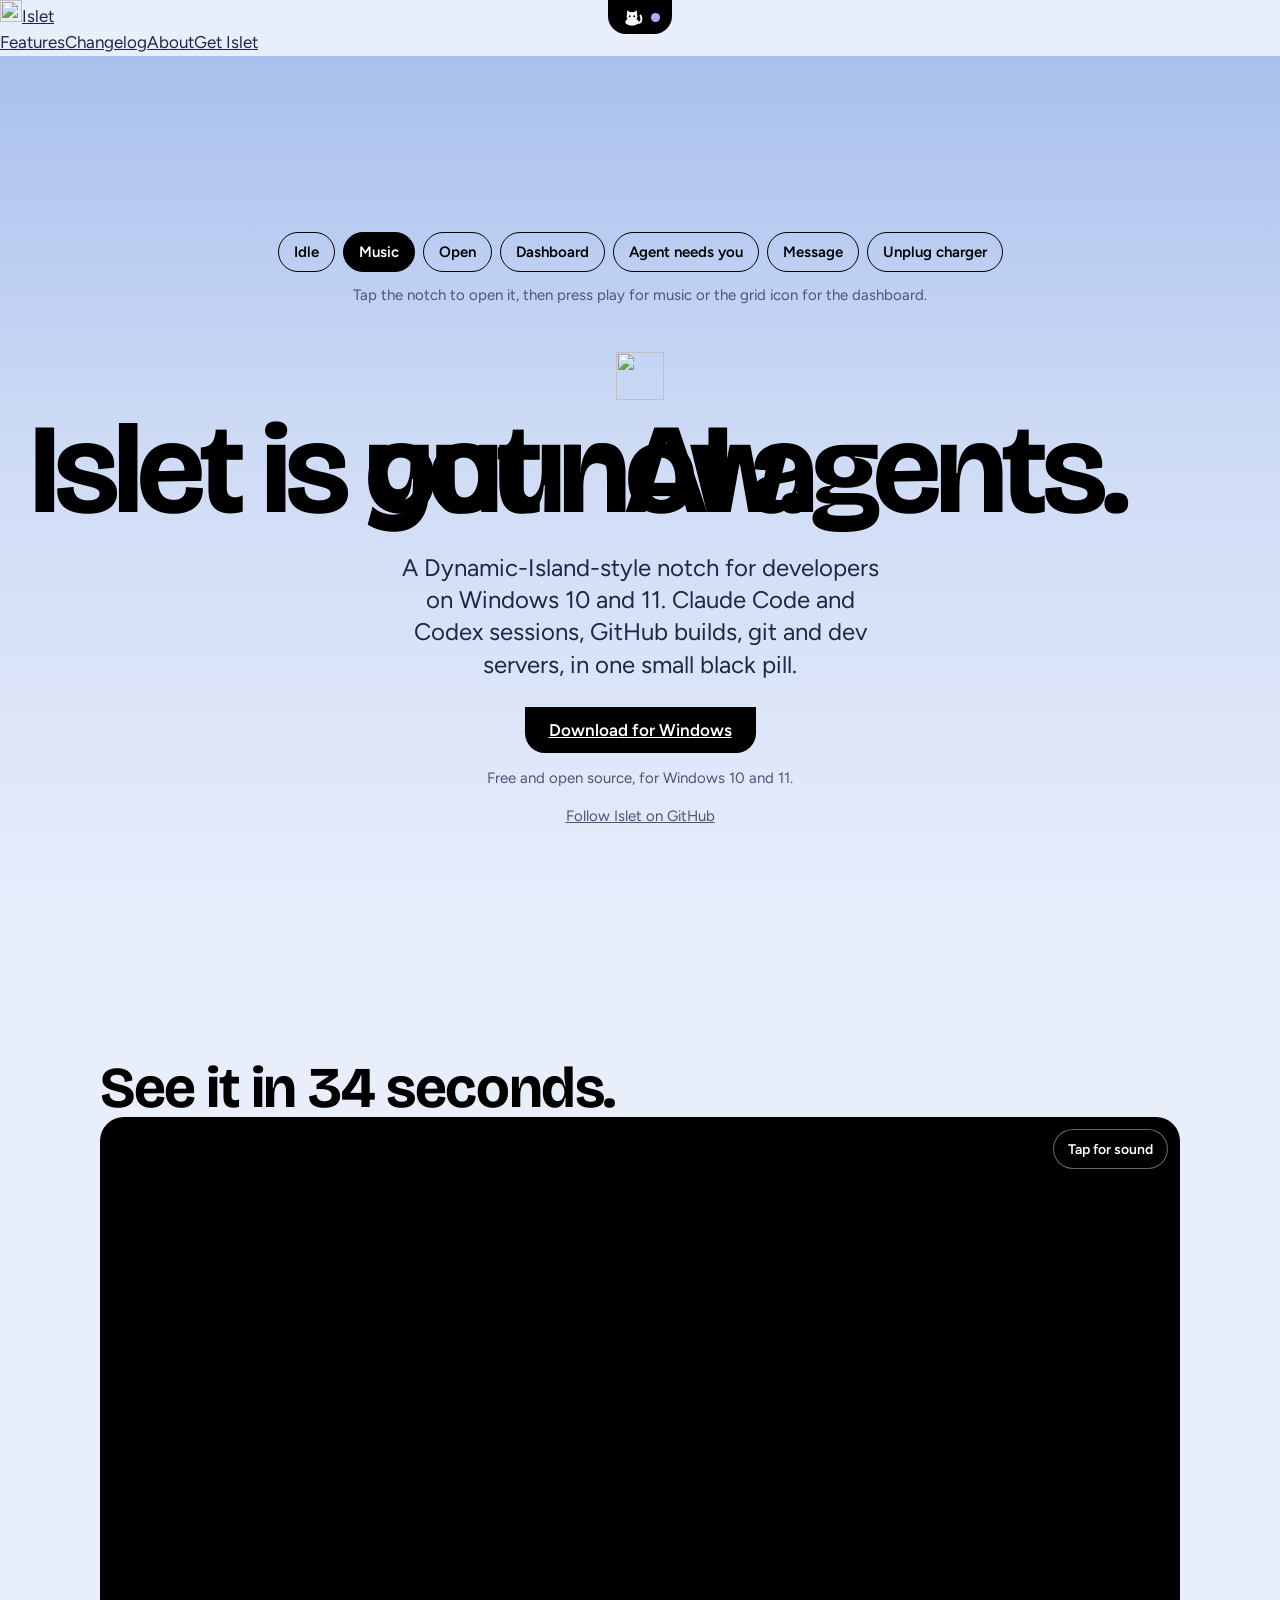
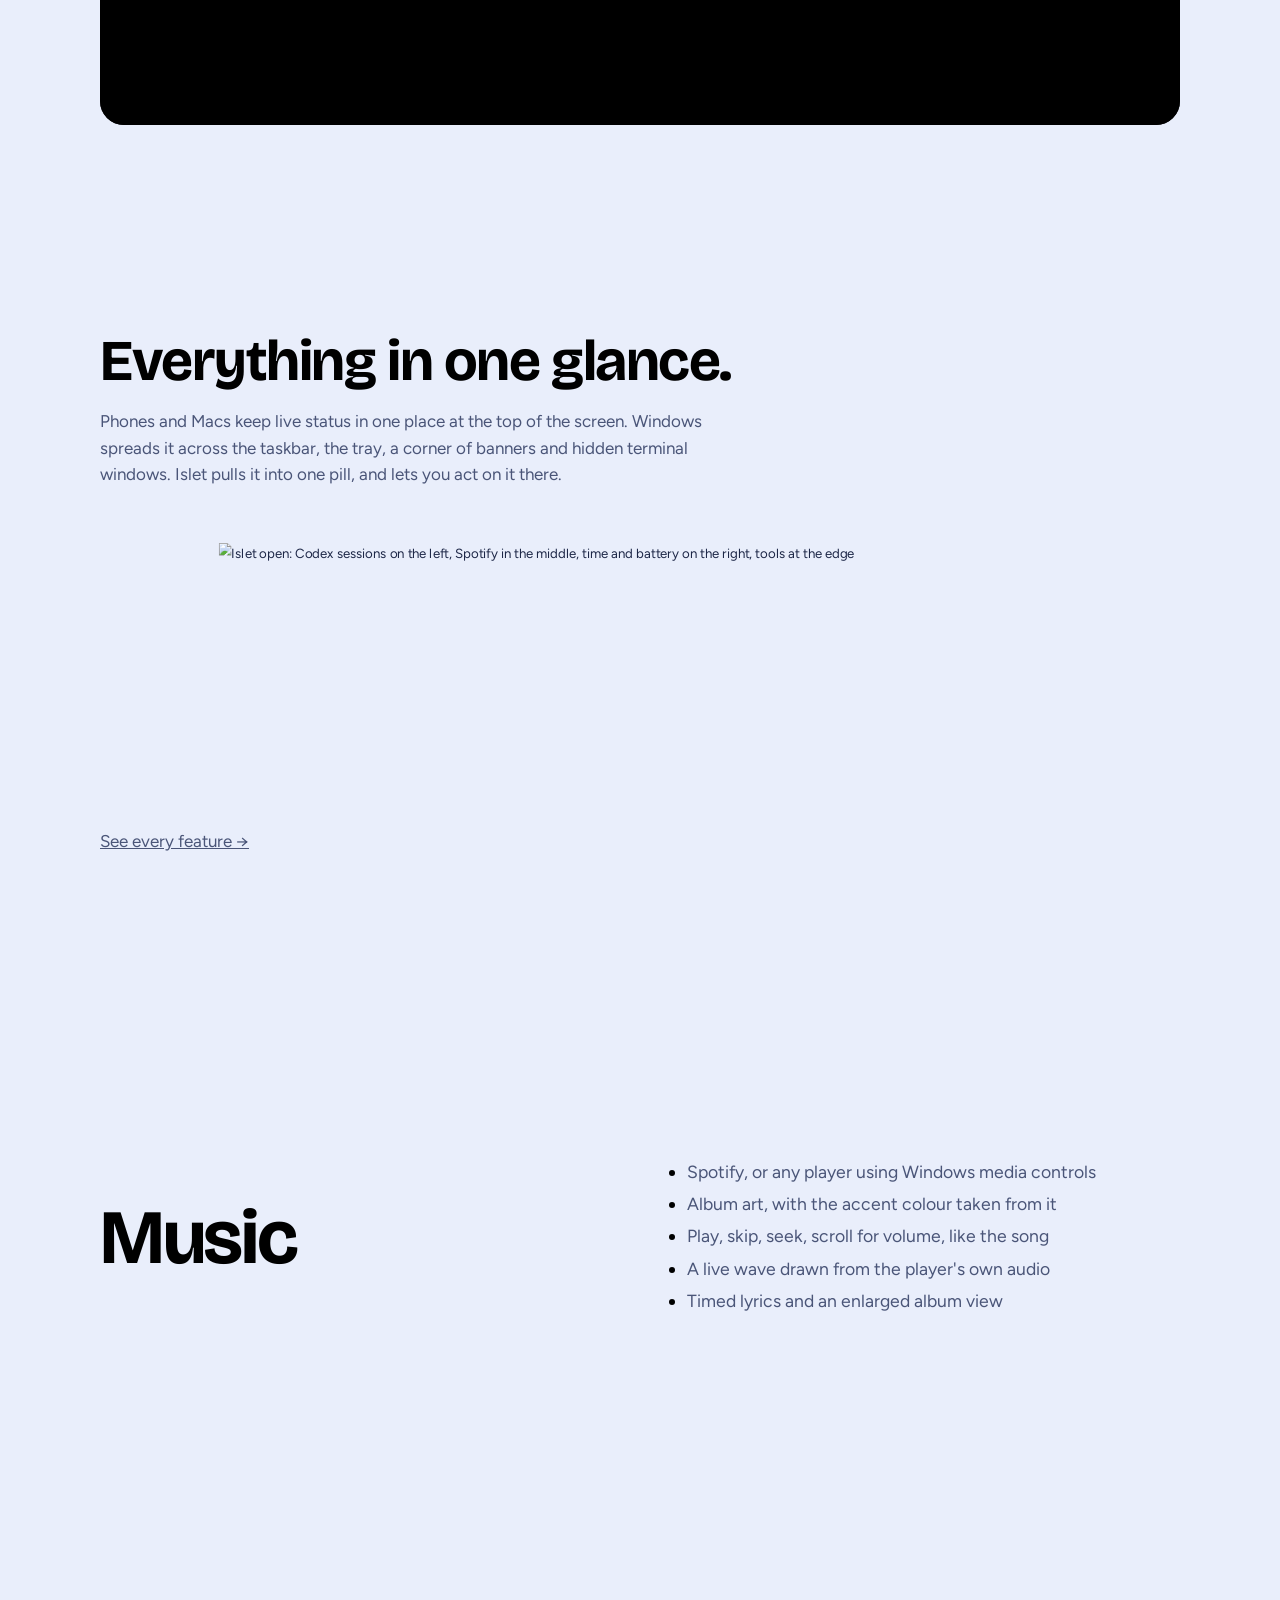
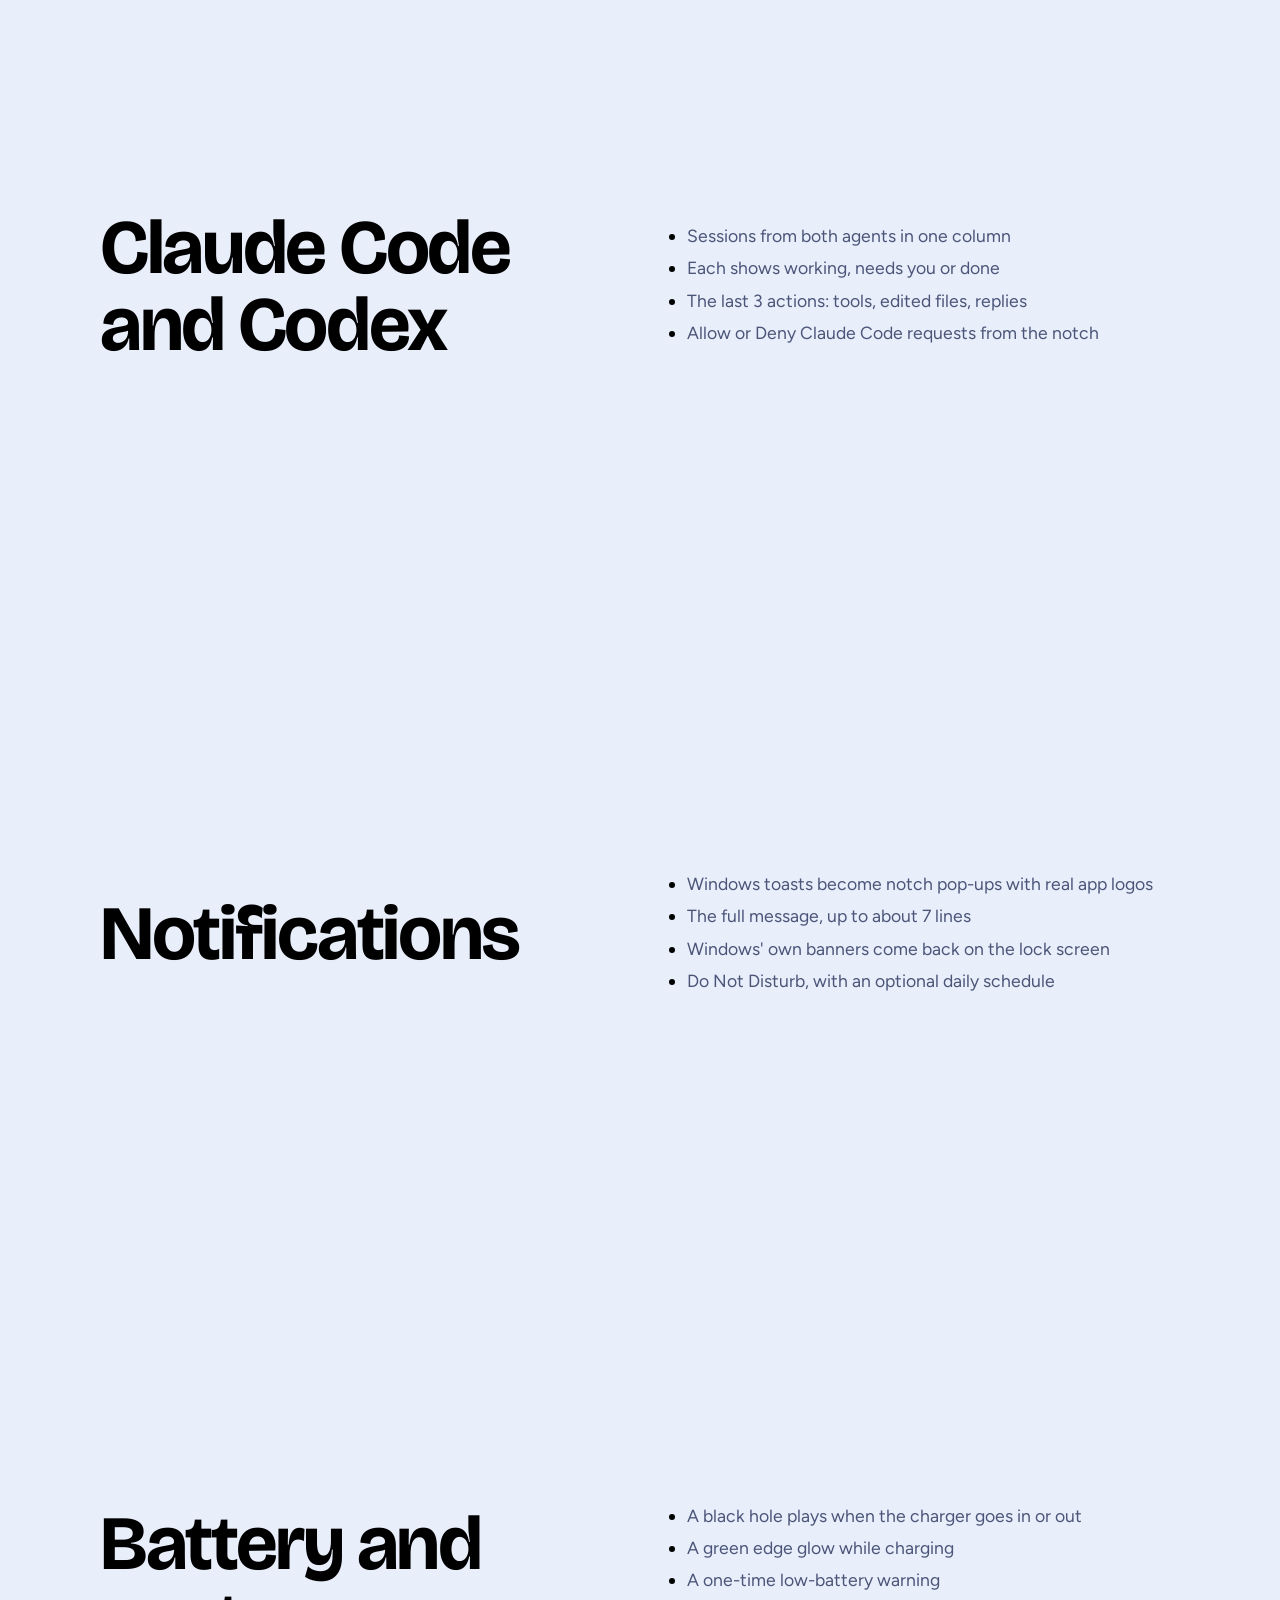
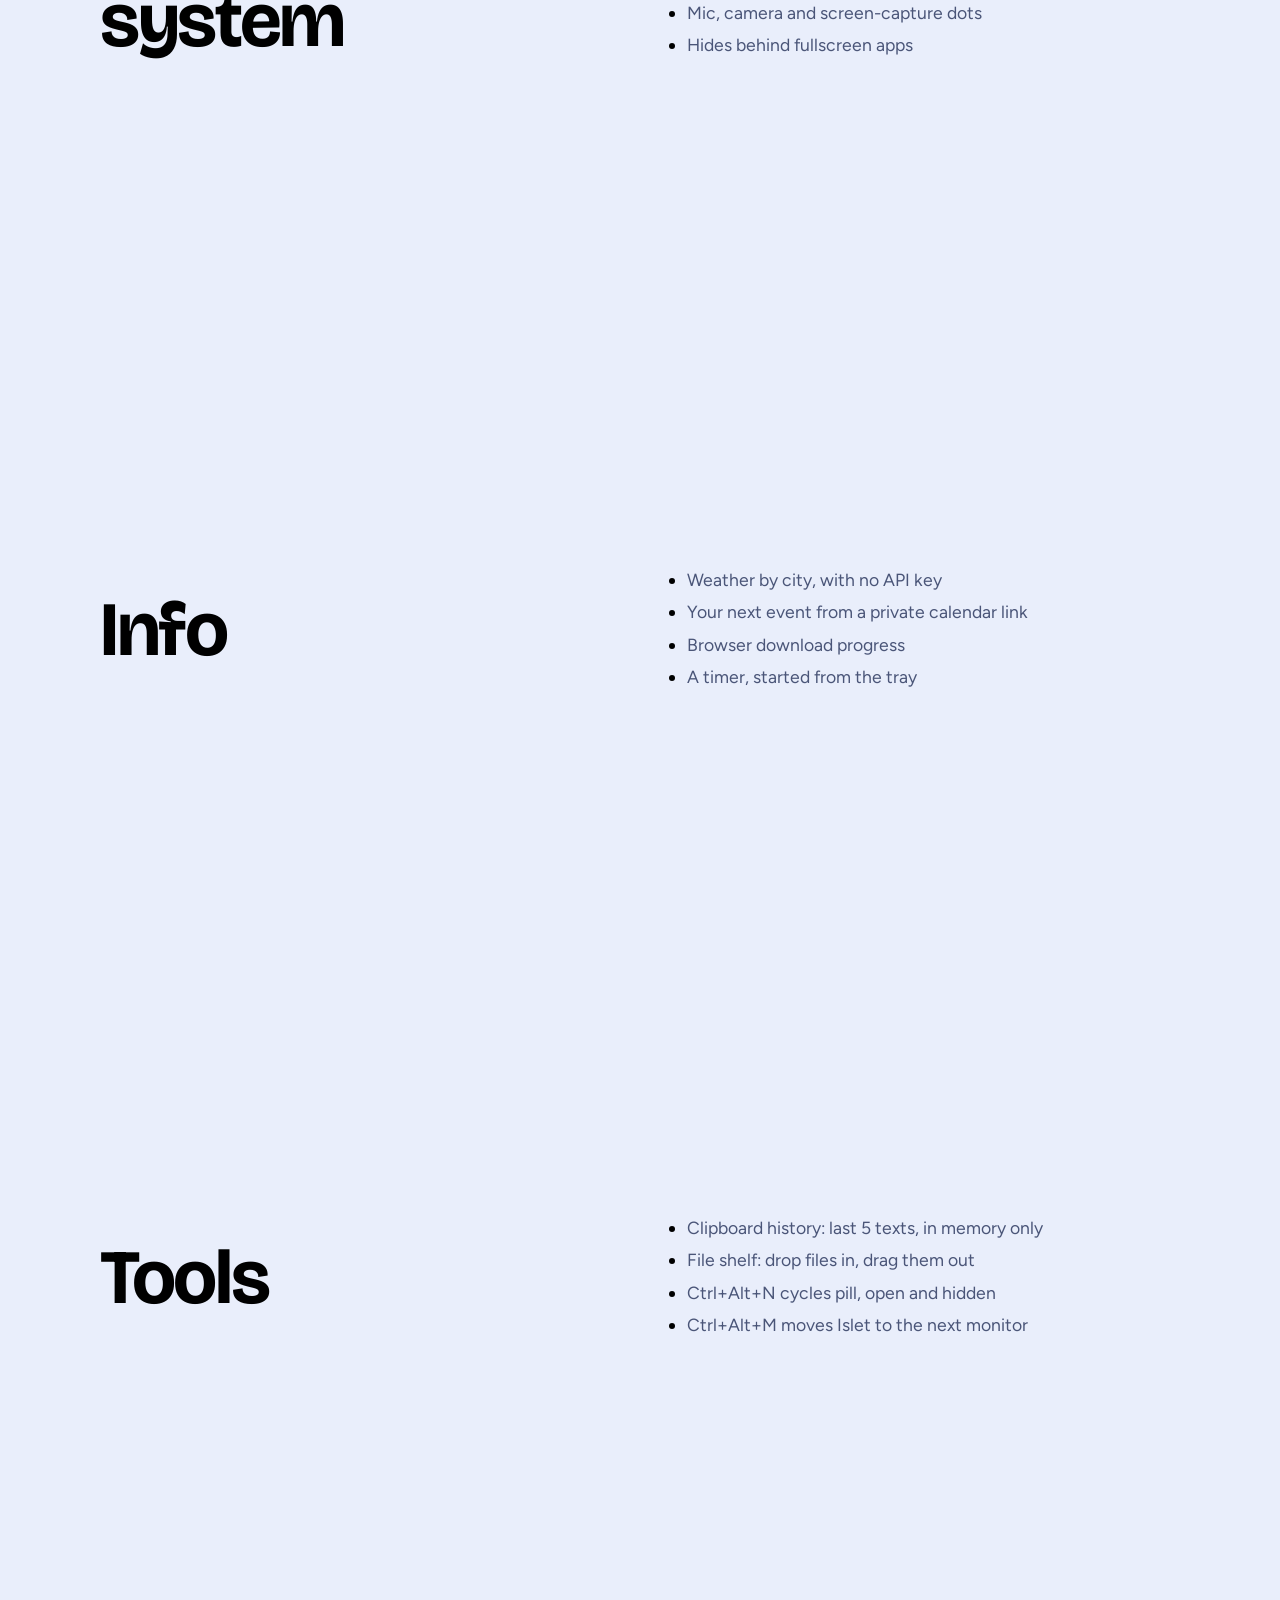
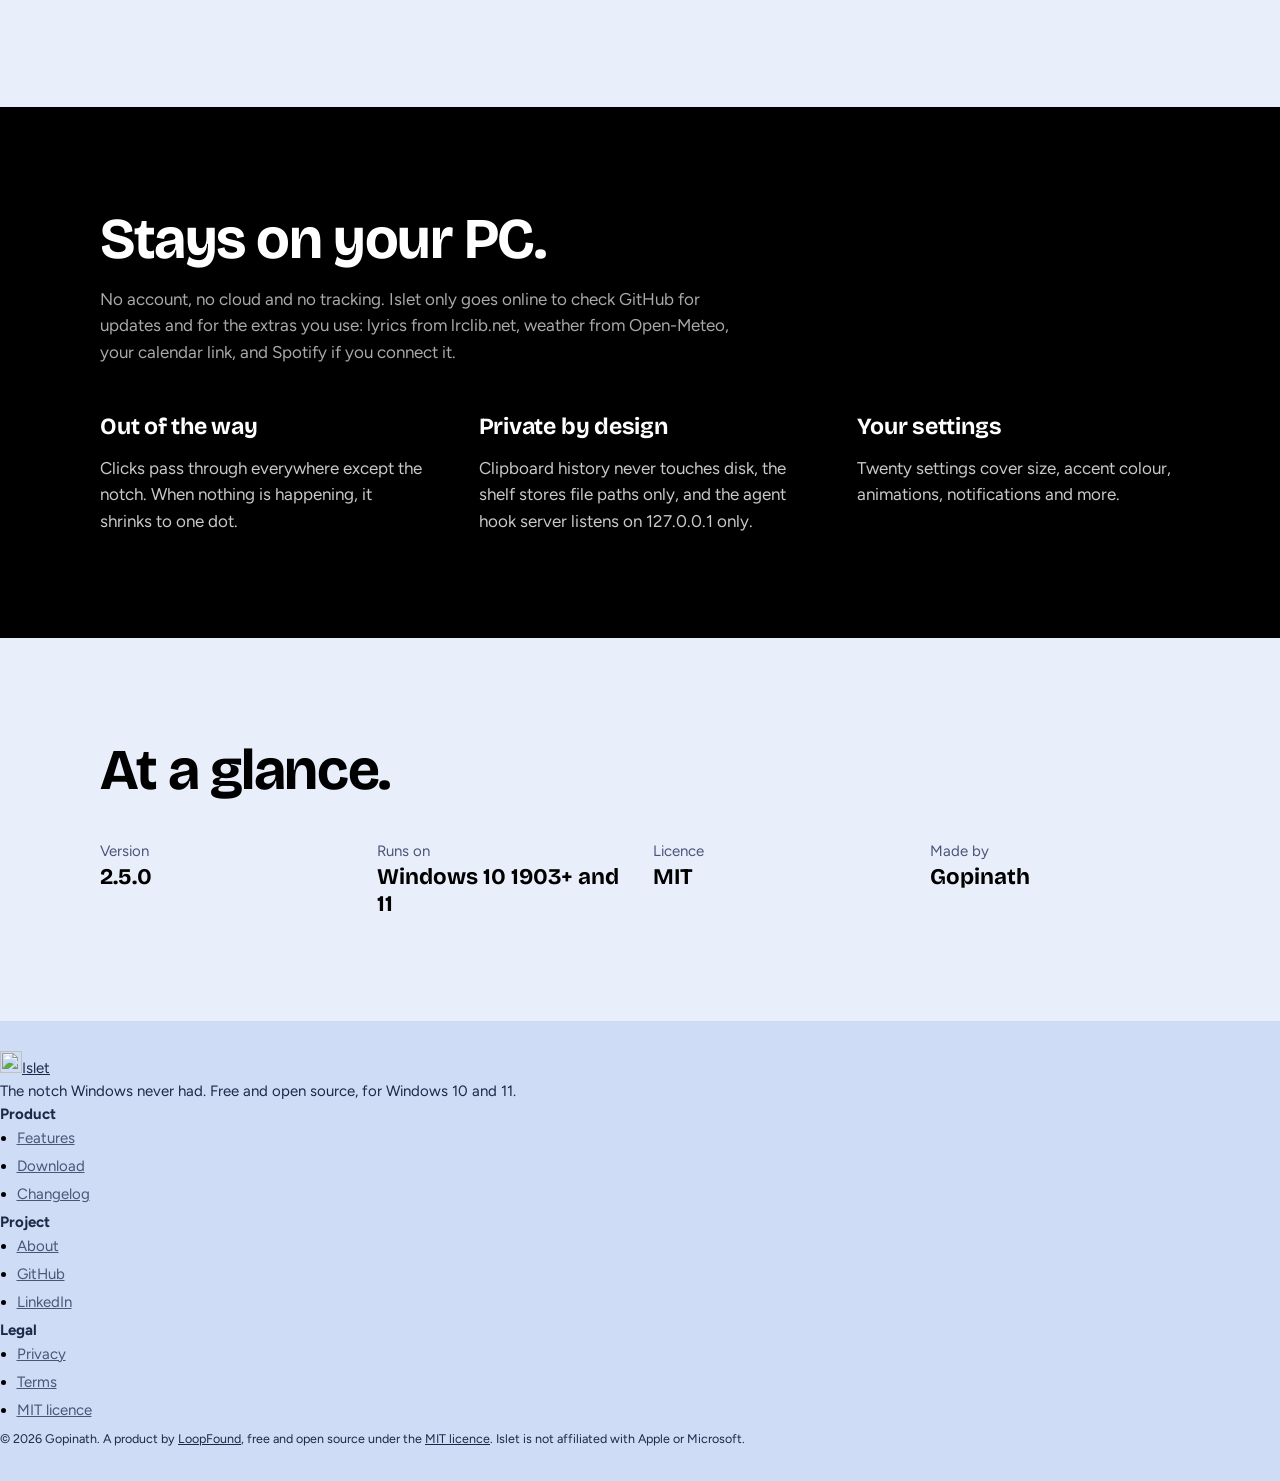
==== commit 3a3a1648: "feat(site): 2.5.0 downloads Download links, version labels and redirects move to 2.5.0; the old link" ====
--- a/landing/index.html
+++ b/landing/index.html
@@ -203,7 +203,7 @@
 <!-- site:top -->
 <header class="top over"><div class="sbar">
   <a class="brand" href="./" aria-label="Islet"><img src="favicon-32.png" alt="" width="22" height="22">Islet</a>
-  <nav aria-label="Site"><a href="features.html">Features</a><a href="changelog.html">Changelog</a><a href="about.html">About</a><a class="get" href="/Islet-Setup-2.3.61.exe">Get Islet</a></nav>
+  <nav aria-label="Site"><a href="features.html">Features</a><a href="changelog.html">Changelog</a><a href="about.html">About</a><a class="get" href="/Islet-Setup-2.5.0.exe">Get Islet</a></nav>
 </div></header>
 <!-- /site:top -->
 
@@ -252,7 +252,7 @@
     <span aria-hidden="true">Islet is <span class="rotor" id="rotor"><span class="on">out now.</span><span>your AI agents.</span><span>out now.</span><span>your CI builds.</span><span>out now.</span><span>your git status.</span><span>out now.</span><span>your dev servers.</span></span></span>
   </h1>
   <p class="lede">A Dynamic-Island-style notch for developers on Windows 10 and 11. Claude Code and Codex sessions, GitHub builds, git and dev servers, in one small black pill.</p>
-  <a class="cta" href="/Islet-Setup-2.3.61.exe">Download for Windows</a>
+  <a class="cta" href="/Islet-Setup-2.5.0.exe">Download for Windows</a>
   <p class="note">Free and open source, for Windows 10 and 11.</p>
   <p class="note" data-stats hidden></p>
   <a class="note" href="https://github.com/goprocker/Islet">Follow Islet on GitHub</a>
@@ -294,7 +294,7 @@
   <section><div class="wrap">
     <h2>At a glance.</h2>
     <dl class="facts">
-      <div><dt>Version</dt><dd>2.3.61</dd></div>
+      <div><dt>Version</dt><dd>2.5.0</dd></div>
       <div><dt>Runs on</dt><dd>Windows 10 1903+ and 11</dd></div>
       <div><dt>Licence</dt><dd>MIT</dd></div>
       <div><dt>Made by</dt><dd>Gopinath</dd></div>
